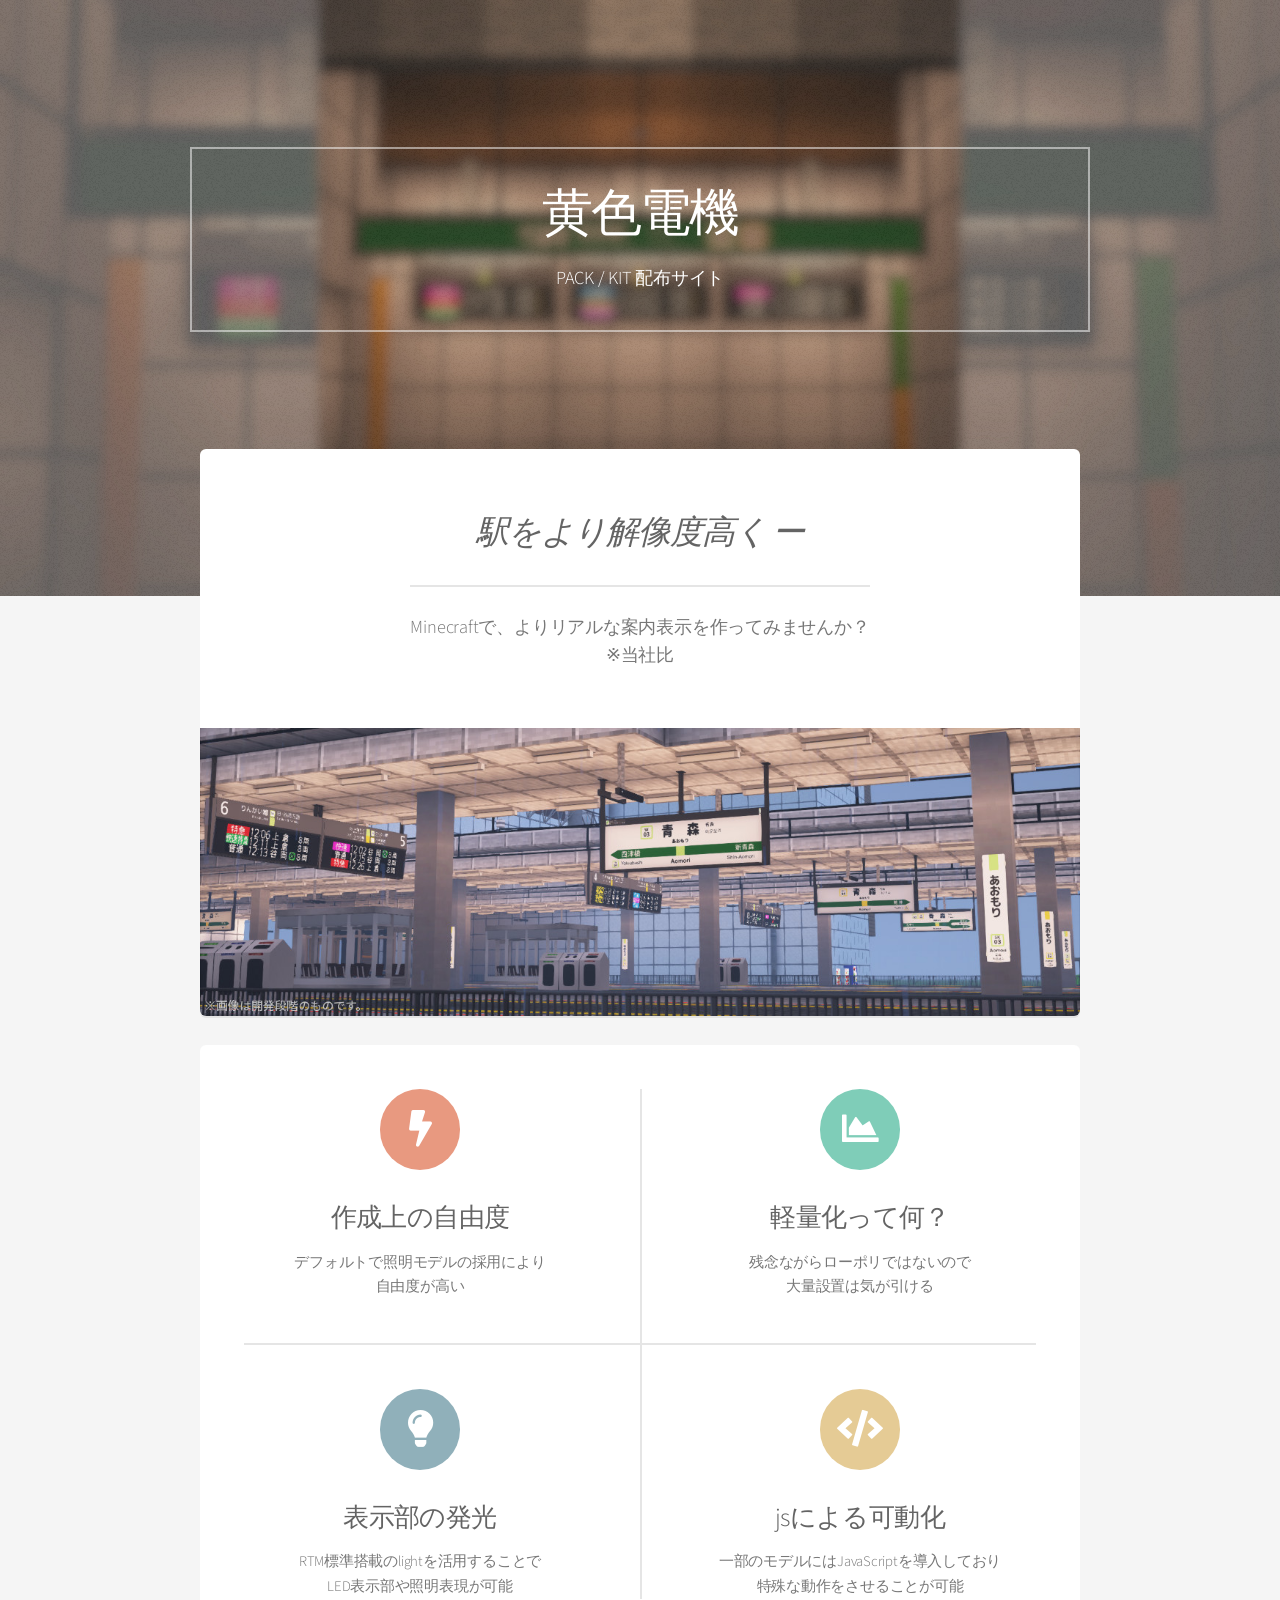
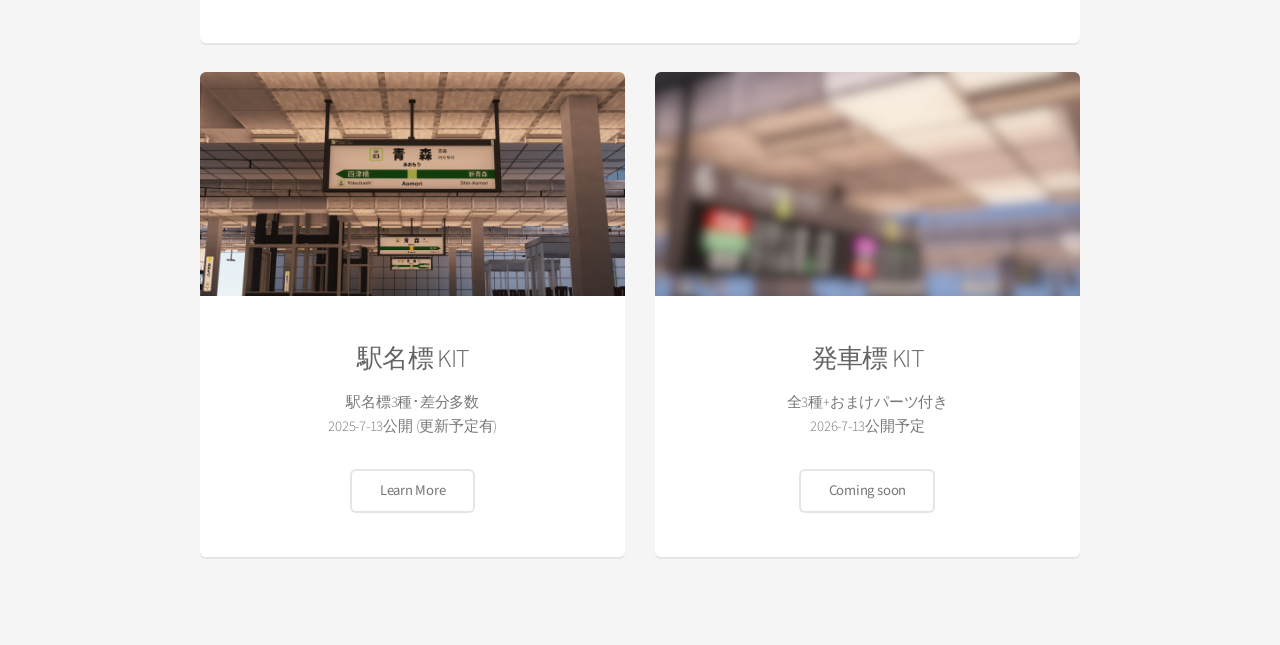
==== index.html @ 9ca6f9c0 "Update index.html" ====
<!DOCTYPE HTML>
<!--
	Alpha by HTML5 UP
	html5up.net | @ajlkn
	Free for personal and commercial use under the CCA 3.0 license (html5up.net/license)
-->
<html>
	<head>
		<title>黄色電機 | HOME</title>
		<meta name="description" content="黄色電機の公式サイトです。RTM Add-onの配布などを行っています。">
    	<meta name="viewport" content="width=device-width, initial-scale=1.0">
		<meta name="google-site-verification" content="NEF3RETQs-i0CZzL37BfuiIpjWG_Hh_5yvgDYaycKV8" />
		<link rel="icon" href="images/favicon.png" type="image/png">
		<meta charset="utf-8" />
		<meta name="viewport" content="width=device-width, initial-scale=1, user-scalable=no" />
		<link rel="stylesheet" href="assets/css/main.css" />
	</head>
	<body class="landing is-preload">
		<div id="page-wrapper">

			<!-- Header -->
				<div id="header-common"></div>

			<!-- Banner -->
				<section id="banner">
				    <div style="padding: 40px 80px; /* 上下、左右*/
								border: 2px solid rgba(255, 255, 255, 0.5); 
				                display: inline-block;
								width: 75%;
                				max-width: 900px;">
				        <h2>黄色電機</h2>
				        <p>
				            PACK / KIT 配布サイト
				        </p>
					
				    </div>
				</section>

			<!-- Main -->
				<section id="main" class="container">

					<section class="box special">
						<header class="major">
							<h2><i>駅をより解像度高く ー</i></h2>
							<p>
								Minecraftで、よりリアルな案内表示を作ってみませんか？<br>
								※当社比
							</p>
						</header>
						<span class="image featured"><img src="images/pic01.jpg" alt="" /></span>
					</section>

					<section class="box special features">
						<div class="features-row">
							<section>
								<span class="icon solid major fa-bolt accent2"></span>
								<h3>作成上の自由度</h3>
								<p>デフォルトで照明モデルの採用により<br>自由度が高い</p>
							</section>
							<section>
								<span class="icon solid major fa-chart-area accent3"></span>
								<h3>軽量化って何？</h3>
								<p>残念ながらローポリではないので<br>大量設置は気が引ける</p>
							</section>
						</div>
						<div class="features-row">
							<section>
								<span class="icon solid major fa-lightbulb accent4"></span>
								<h3>表示部の発光</h3>
								<p>RTM標準搭載のlightを活用することで<br>LED表示部や照明表現が可能</p>
							</section>
							<section>
								<span class="icon solid major fa-code accent5"></span>
								<h3>jsによる可動化</h3>
								<p>一部のモデルにはJavaScriptを導入しており<br>特殊な動作をさせることが可能</p>
							</section>
						</div>
					</section>

					<div class="row">
						<div class="col-6 col-12-narrower">

							<section class="box special">
								<span class="image featured"><img src="images/pic02.jpg" alt="" /></span>
								<h3>駅名標 KIT</h3>
								<p>駅名標3種･差分多数<br>2025-7-13公開 (更新予定有)</p>
								<ul class="actions special">
									<li><a href="namesign.html" class="button alt">Learn More</a></li>
								</ul>
							</section>

						</div>
						<div class="col-6 col-12-narrower">

							<section class="box special">
								<span class="image featured"><img src="images/pic13.jpg" alt="" /></span>
								<h3>発車標 KIT</h3>
								<p>全3種+おまけパーツ付き<br>2026-7-13公開予定</p>
								<ul class="actions special">
									<li><a href="javascript:void(0)" class="button alt no-cursor">Coming soon</a></li>
								</ul>
							</section>

						</div>
					</div>

				</section>


			<!-- Footer -->
				<div id="footer-common"></div>

		</div>

		<!-- Scripts -->
			<script src="assets/js/jquery.min.js"></script>
			<script src="assets/js/jquery.dropotron.min.js"></script>
			<script src="assets/js/jquery.scrollex.min.js"></script>
			<script src="assets/js/browser.min.js"></script>
			<script src="assets/js/breakpoints.min.js"></script>
			<script src="assets/js/util.js"></script>
			<script src="assets/js/main.js"></script>
			<script src="assets/js/common.js"></script>

	</body>
</html>
---- assets/css/main.css ----
@import url("fontawesome-all.min.css");
@import url("https://fonts.googleapis.com/css?family=Source+Sans+Pro:300,400,300italic,400italic");

/*
	Alpha by HTML5 UP
	html5up.net | @ajlkn
	Free for personal and commercial use under the CCA 3.0 license (html5up.net/license)
*/

/* Reset */

/* Based on meyerweb.com/eric/tools/css/reset (v2.0 | 20110126 | License: public domain) */

	html, body, div, span, applet, object,
	iframe, h1, h2, h3, h4, h5, h6, p, blockquote,
	pre, a, abbr, acronym, address, big, cite,
	code, del, dfn, em, img, ins, kbd, q, s, samp,
	small, strike, strong, sub, sup, tt, var, b,
	u, i, center, dl, dt, dd, ol, ul, li, fieldset,
	form, label, legend, table, caption, tbody,
	tfoot, thead, tr, th, td, article, aside,
	canvas, details, embed, figure, figcaption,
	footer, header, hgroup, menu, nav, output, ruby,
	section, summary, time, mark, audio, video {
		margin: 0;
		padding: 0;
		border: 0;
		font-size: 100%;
		font: inherit;
		vertical-align: baseline;
	}

	article, aside, details, figcaption, figure,
	footer, header, hgroup, menu, nav, section {
		display: block;
	}

	body {
		line-height: 1;
	}

	ol, ul {
		list-style: none;
	}

	blockquote, q {
		quotes: none;
	}

		blockquote:before, blockquote:after, q:before, q:after {
			content: '';
			content: none;
		}

	table {
		border-collapse: collapse;
		border-spacing: 0;
	}

	body {
		-webkit-text-size-adjust: none;
	}

	mark {
		background-color: transparent;
		color: inherit;
	}

	input::-moz-focus-inner {
		border: 0;
		padding: 0;
	}

	input, select, textarea {
		-moz-appearance: none;
		-webkit-appearance: none;
		-ms-appearance: none;
		appearance: none;
	}

/* Basic */

	@-ms-viewport {
		width: device-width;
	}

	body {
		-ms-overflow-style: scrollbar;
	}

	@media screen and (max-width: 480px) {

		html, body {
			min-width: 320px;
		}

	}

	html {
		box-sizing: border-box;
	}

	*, *:before, *:after {
		box-sizing: inherit;
	}

	body {
		background: #f5f5f5;
	}

	body, input, select, textarea {
		color: #777;
		font-family: "Source Sans Pro", sans-serif;
		font-size: 16pt;
		font-weight: 300;
		line-height: 1.65em;
		letter-spacing: -0.015em;
	}

	a {
		-moz-transition: color 0.2s ease-in-out, border-bottom-color 0.2s ease-in-out;
		-webkit-transition: color 0.2s ease-in-out, border-bottom-color 0.2s ease-in-out;
		-ms-transition: color 0.2s ease-in-out, border-bottom-color 0.2s ease-in-out;
		transition: color 0.2s ease-in-out, border-bottom-color 0.2s ease-in-out;
		border-bottom: dotted 1px;
		color: #e89980;
		text-decoration: none;
	}

		a:hover {
			border-bottom-color: transparent;
		}

	strong, b {
		color: #646464;
		font-weight: 400;
	}

	em, i {
		font-style: italic;
	}

	p {
		margin: 0 0 2em 0;
	}

	h1, h2, h3, h4, h5, h6 {
		color: #646464;
		font-weight: 300;
		line-height: 1em;
		margin: 0 0 0.5em 0;
	}

		h1 a, h2 a, h3 a, h4 a, h5 a, h6 a {
			color: inherit;
			text-decoration: none;
		}

	h2 {
		font-size: 2.25em;
		line-height: 1.5em;
		letter-spacing: -0.035em;
	}

	h3 {
		font-size: 1.75em;
		line-height: 1.5em;
		letter-spacing: -0.025em;
	}

	h4 {
		font-size: 1.1em;
		line-height: 1.5em;
		letter-spacing: 0;
	}

	h5 {
		font-size: 0.9em;
		line-height: 1.5em;
		letter-spacing: 0;
	}

	h6 {
		font-size: 0.7em;
		line-height: 1.5em;
		letter-spacing: 0;
	}

	sub {
		font-size: 0.8em;
		position: relative;
		top: 0.5em;
	}

	sup {
		font-size: 0.8em;
		position: relative;
		top: -0.5em;
	}

	hr {
		border: 0;
		border-bottom: solid 2px #e5e5e5;
		margin: 2em 0;
	}

		hr.major {
			margin: 3em 0;
		}

	blockquote {
		border-left: solid 4px #e5e5e5;
		font-style: italic;
		margin: 0 0 2em 0;
		padding: 0.5em 0 0.5em 2em;
	}

	pre {
		-webkit-overflow-scrolling: touch;
		background: #f8f8f8;
		border-radius: 6px;
		border: solid 1px #e5e5e5;
		font-family: monospace;
		font-size: 0.9em;
		line-height: 1.75em;
		margin: 0 0 2em 0;
		overflow-x: auto;
		padding: 1em 1.5em;
	}

	code {
		background: #f8f8f8;
		border-radius: 6px;
		border: solid 1px #e5e5e5;
		font-family: monospace;
		font-size: 0.9em;
		margin: 0 0.25em;
		padding: 0.25em 0.65em;
	}

	.align-left {
		text-align: left;
	}

	.align-center {
		text-align: center;
	}

	.align-right {
		text-align: right;
	}

/* Row */

	.row {
		display: flex;
		flex-wrap: wrap;
		box-sizing: border-box;
		align-items: stretch;
	}

		.row > * {
			box-sizing: border-box;
		}

		.row.gtr-uniform > * > :last-child {
			margin-bottom: 0;
		}

		.row.aln-left {
			justify-content: flex-start;
		}

		.row.aln-center {
			justify-content: center;
		}

		.row.aln-right {
			justify-content: flex-end;
		}

		.row.aln-top {
			align-items: flex-start;
		}

		.row.aln-middle {
			align-items: center;
		}

		.row.aln-bottom {
			align-items: flex-end;
		}

		.row > .imp {
			order: -1;
		}

		.row > .col-1 {
			width: 8.33333%;
		}

		.row > .off-1 {
			margin-left: 8.33333%;
		}

		.row > .col-2 {
			width: 16.66667%;
		}

		.row > .off-2 {
			margin-left: 16.66667%;
		}

		.row > .col-3 {
			width: 25%;
		}

		.row > .off-3 {
			margin-left: 25%;
		}

		.row > .col-4 {
			width: 33.33333%;
		}

		.row > .off-4 {
			margin-left: 33.33333%;
		}

		.row > .col-5 {
			width: 41.66667%;
		}

		.row > .off-5 {
			margin-left: 41.66667%;
		}

		.row > .col-6 {
			width: 50%;
		}

		.row > .off-6 {
			margin-left: 50%;
		}

		.row > .col-7 {
			width: 58.33333%;
		}

		.row > .off-7 {
			margin-left: 58.33333%;
		}

		.row > .col-8 {
			width: 66.66667%;
		}

		.row > .off-8 {
			margin-left: 66.66667%;
		}

		.row > .col-9 {
			width: 75%;
		}

		.row > .off-9 {
			margin-left: 75%;
		}

		.row > .col-10 {
			width: 83.33333%;
		}

		.row > .off-10 {
			margin-left: 83.33333%;
		}

		.row > .col-11 {
			width: 91.66667%;
		}

		.row > .off-11 {
			margin-left: 91.66667%;
		}

		.row > .col-12 {
			width: 100%;
		}

		.row > .off-12 {
			margin-left: 100%;
		}

		.row.gtr-0 {
			margin-top: 0;
			margin-left: 0em;
		}

			.row.gtr-0 > * {
				padding: 0 0 0 0em;
			}

			.row.gtr-0.gtr-uniform {
				margin-top: 0em;
			}

				.row.gtr-0.gtr-uniform > * {
					padding-top: 0em;
				}

		.row.gtr-25 {
			margin-top: 0;
			margin-left: -0.5em;
		}

			.row.gtr-25 > * {
				padding: 0 0 0 0.5em;
			}

			.row.gtr-25.gtr-uniform {
				margin-top: -0.5em;
			}

				.row.gtr-25.gtr-uniform > * {
					padding-top: 0.5em;
				}

		.row.gtr-50 {
			margin-top: 0;
			margin-left: -1em;
		}

			.row.gtr-50 > * {
				padding: 0 0 0 1em;
			}

			.row.gtr-50.gtr-uniform {
				margin-top: -1em;
			}

				.row.gtr-50.gtr-uniform > * {
					padding-top: 1em;
				}

		.row {
			margin-top: 0;
			margin-left: -2em;
		}

			.row > * {
				padding: 0 0 0 2em;
			}

			.row.gtr-uniform {
				margin-top: -2em;
			}

				.row.gtr-uniform > * {
					padding-top: 2em;
				}

		.row.gtr-150 {
			margin-top: 0;
			margin-left: -3em;
		}

			.row.gtr-150 > * {
				padding: 0 0 0 3em;
			}

			.row.gtr-150.gtr-uniform {
				margin-top: -3em;
			}

				.row.gtr-150.gtr-uniform > * {
					padding-top: 3em;
				}

		.row.gtr-200 {
			margin-top: 0;
			margin-left: -4em;
		}

			.row.gtr-200 > * {
				padding: 0 0 0 4em;
			}

			.row.gtr-200.gtr-uniform {
				margin-top: -4em;
			}

				.row.gtr-200.gtr-uniform > * {
					padding-top: 4em;
				}

		@media screen and (max-width: 1680px) {

			.row {
				display: flex;
				flex-wrap: wrap;
				box-sizing: border-box;
				align-items: stretch;
			}

				.row > * {
					box-sizing: border-box;
				}

				.row.gtr-uniform > * > :last-child {
					margin-bottom: 0;
				}

				.row.aln-left {
					justify-content: flex-start;
				}

				.row.aln-center {
					justify-content: center;
				}

				.row.aln-right {
					justify-content: flex-end;
				}

				.row.aln-top {
					align-items: flex-start;
				}

				.row.aln-middle {
					align-items: center;
				}

				.row.aln-bottom {
					align-items: flex-end;
				}

				.row > .imp-wide {
					order: -1;
				}

				.row > .col-1-wide {
					width: 8.33333%;
				}

				.row > .off-1-wide {
					margin-left: 8.33333%;
				}

				.row > .col-2-wide {
					width: 16.66667%;
				}

				.row > .off-2-wide {
					margin-left: 16.66667%;
				}

				.row > .col-3-wide {
					width: 25%;
				}

				.row > .off-3-wide {
					margin-left: 25%;
				}

				.row > .col-4-wide {
					width: 33.33333%;
				}

				.row > .off-4-wide {
					margin-left: 33.33333%;
				}

				.row > .col-5-wide {
					width: 41.66667%;
				}

				.row > .off-5-wide {
					margin-left: 41.66667%;
				}

				.row > .col-6-wide {
					width: 50%;
				}

				.row > .off-6-wide {
					margin-left: 50%;
				}

				.row > .col-7-wide {
					width: 58.33333%;
				}

				.row > .off-7-wide {
					margin-left: 58.33333%;
				}

				.row > .col-8-wide {
					width: 66.66667%;
				}

				.row > .off-8-wide {
					margin-left: 66.66667%;
				}

				.row > .col-9-wide {
					width: 75%;
				}

				.row > .off-9-wide {
					margin-left: 75%;
				}

				.row > .col-10-wide {
					width: 83.33333%;
				}

				.row > .off-10-wide {
					margin-left: 83.33333%;
				}

				.row > .col-11-wide {
					width: 91.66667%;
				}

				.row > .off-11-wide {
					margin-left: 91.66667%;
				}

				.row > .col-12-wide {
					width: 100%;
				}

				.row > .off-12-wide {
					margin-left: 100%;
				}

				.row.gtr-0 {
					margin-top: 0;
					margin-left: 0em;
				}

					.row.gtr-0 > * {
						padding: 0 0 0 0em;
					}

					.row.gtr-0.gtr-uniform {
						margin-top: 0em;
					}

						.row.gtr-0.gtr-uniform > * {
							padding-top: 0em;
						}

				.row.gtr-25 {
					margin-top: 0;
					margin-left: -0.5em;
				}

					.row.gtr-25 > * {
						padding: 0 0 0 0.5em;
					}

					.row.gtr-25.gtr-uniform {
						margin-top: -0.5em;
					}

						.row.gtr-25.gtr-uniform > * {
							padding-top: 0.5em;
						}

				.row.gtr-50 {
					margin-top: 0;
					margin-left: -1em;
				}

					.row.gtr-50 > * {
						padding: 0 0 0 1em;
					}

					.row.gtr-50.gtr-uniform {
						margin-top: -1em;
					}

						.row.gtr-50.gtr-uniform > * {
							padding-top: 1em;
						}

				.row {
					margin-top: 0;
					margin-left: -2em;
				}

					.row > * {
						padding: 0 0 0 2em;
					}

					.row.gtr-uniform {
						margin-top: -2em;
					}

						.row.gtr-uniform > * {
							padding-top: 2em;
						}

				.row.gtr-150 {
					margin-top: 0;
					margin-left: -3em;
				}

					.row.gtr-150 > * {
						padding: 0 0 0 3em;
					}

					.row.gtr-150.gtr-uniform {
						margin-top: -3em;
					}

						.row.gtr-150.gtr-uniform > * {
							padding-top: 3em;
						}

				.row.gtr-200 {
					margin-top: 0;
					margin-left: -4em;
				}

					.row.gtr-200 > * {
						padding: 0 0 0 4em;
					}

					.row.gtr-200.gtr-uniform {
						margin-top: -4em;
					}

						.row.gtr-200.gtr-uniform > * {
							padding-top: 4em;
						}

		}

		@media screen and (max-width: 1280px) {

			.row {
				display: flex;
				flex-wrap: wrap;
				box-sizing: border-box;
				align-items: stretch;
			}

				.row > * {
					box-sizing: border-box;
				}

				.row.gtr-uniform > * > :last-child {
					margin-bottom: 0;
				}

				.row.aln-left {
					justify-content: flex-start;
				}

				.row.aln-center {
					justify-content: center;
				}

				.row.aln-right {
					justify-content: flex-end;
				}

				.row.aln-top {
					align-items: flex-start;
				}

				.row.aln-middle {
					align-items: center;
				}

				.row.aln-bottom {
					align-items: flex-end;
				}

				.row > .imp-normal {
					order: -1;
				}

				.row > .col-1-normal {
					width: 8.33333%;
				}

				.row > .off-1-normal {
					margin-left: 8.33333%;
				}

				.row > .col-2-normal {
					width: 16.66667%;
				}

				.row > .off-2-normal {
					margin-left: 16.66667%;
				}

				.row > .col-3-normal {
					width: 25%;
				}

				.row > .off-3-normal {
					margin-left: 25%;
				}

				.row > .col-4-normal {
					width: 33.33333%;
				}

				.row > .off-4-normal {
					margin-left: 33.33333%;
				}

				.row > .col-5-normal {
					width: 41.66667%;
				}

				.row > .off-5-normal {
					margin-left: 41.66667%;
				}

				.row > .col-6-normal {
					width: 50%;
				}

				.row > .off-6-normal {
					margin-left: 50%;
				}

				.row > .col-7-normal {
					width: 58.33333%;
				}

				.row > .off-7-normal {
					margin-left: 58.33333%;
				}

				.row > .col-8-normal {
					width: 66.66667%;
				}

				.row > .off-8-normal {
					margin-left: 66.66667%;
				}

				.row > .col-9-normal {
					width: 75%;
				}

				.row > .off-9-normal {
					margin-left: 75%;
				}

				.row > .col-10-normal {
					width: 83.33333%;
				}

				.row > .off-10-normal {
					margin-left: 83.33333%;
				}

				.row > .col-11-normal {
					width: 91.66667%;
				}

				.row > .off-11-normal {
					margin-left: 91.66667%;
				}

				.row > .col-12-normal {
					width: 100%;
				}

				.row > .off-12-normal {
					margin-left: 100%;
				}

				.row.gtr-0 {
					margin-top: 0;
					margin-left: 0em;
				}

					.row.gtr-0 > * {
						padding: 0 0 0 0em;
					}

					.row.gtr-0.gtr-uniform {
						margin-top: 0em;
					}

						.row.gtr-0.gtr-uniform > * {
							padding-top: 0em;
						}

				.row.gtr-25 {
					margin-top: 0;
					margin-left: -0.5em;
				}

					.row.gtr-25 > * {
						padding: 0 0 0 0.5em;
					}

					.row.gtr-25.gtr-uniform {
						margin-top: -0.5em;
					}

						.row.gtr-25.gtr-uniform > * {
							padding-top: 0.5em;
						}

				.row.gtr-50 {
					margin-top: 0;
					margin-left: -1em;
				}

					.row.gtr-50 > * {
						padding: 0 0 0 1em;
					}

					.row.gtr-50.gtr-uniform {
						margin-top: -1em;
					}

						.row.gtr-50.gtr-uniform > * {
							padding-top: 1em;
						}

				.row {
					margin-top: 0;
					margin-left: -2em;
				}

					.row > * {
						padding: 0 0 0 2em;
					}

					.row.gtr-uniform {
						margin-top: -2em;
					}

						.row.gtr-uniform > * {
							padding-top: 2em;
						}

				.row.gtr-150 {
					margin-top: 0;
					margin-left: -3em;
				}

					.row.gtr-150 > * {
						padding: 0 0 0 3em;
					}

					.row.gtr-150.gtr-uniform {
						margin-top: -3em;
					}

						.row.gtr-150.gtr-uniform > * {
							padding-top: 3em;
						}

				.row.gtr-200 {
					margin-top: 0;
					margin-left: -4em;
				}

					.row.gtr-200 > * {
						padding: 0 0 0 4em;
					}

					.row.gtr-200.gtr-uniform {
						margin-top: -4em;
					}

						.row.gtr-200.gtr-uniform > * {
							padding-top: 4em;
						}

		}

		@media screen and (max-width: 980px) {

			.row {
				display: flex;
				flex-wrap: wrap;
				box-sizing: border-box;
				align-items: stretch;
			}

				.row > * {
					box-sizing: border-box;
				}

				.row.gtr-uniform > * > :last-child {
					margin-bottom: 0;
				}

				.row.aln-left {
					justify-content: flex-start;
				}

				.row.aln-center {
					justify-content: center;
				}

				.row.aln-right {
					justify-content: flex-end;
				}

				.row.aln-top {
					align-items: flex-start;
				}

				.row.aln-middle {
					align-items: center;
				}

				.row.aln-bottom {
					align-items: flex-end;
				}

				.row > .imp-narrow {
					order: -1;
				}

				.row > .col-1-narrow {
					width: 8.33333%;
				}

				.row > .off-1-narrow {
					margin-left: 8.33333%;
				}

				.row > .col-2-narrow {
					width: 16.66667%;
				}

				.row > .off-2-narrow {
					margin-left: 16.66667%;
				}

				.row > .col-3-narrow {
					width: 25%;
				}

				.row > .off-3-narrow {
					margin-left: 25%;
				}

				.row > .col-4-narrow {
					width: 33.33333%;
				}

				.row > .off-4-narrow {
					margin-left: 33.33333%;
				}

				.row > .col-5-narrow {
					width: 41.66667%;
				}

				.row > .off-5-narrow {
					margin-left: 41.66667%;
				}

				.row > .col-6-narrow {
					width: 50%;
				}

				.row > .off-6-narrow {
					margin-left: 50%;
				}

				.row > .col-7-narrow {
					width: 58.33333%;
				}

				.row > .off-7-narrow {
					margin-left: 58.33333%;
				}

				.row > .col-8-narrow {
					width: 66.66667%;
				}

				.row > .off-8-narrow {
					margin-left: 66.66667%;
				}

				.row > .col-9-narrow {
					width: 75%;
				}

				.row > .off-9-narrow {
					margin-left: 75%;
				}

				.row > .col-10-narrow {
					width: 83.33333%;
				}

				.row > .off-10-narrow {
					margin-left: 83.33333%;
				}

				.row > .col-11-narrow {
					width: 91.66667%;
				}

				.row > .off-11-narrow {
					margin-left: 91.66667%;
				}

				.row > .col-12-narrow {
					width: 100%;
				}

				.row > .off-12-narrow {
					margin-left: 100%;
				}

				.row.gtr-0 {
					margin-top: 0;
					margin-left: 0em;
				}

					.row.gtr-0 > * {
						padding: 0 0 0 0em;
					}

					.row.gtr-0.gtr-uniform {
						margin-top: 0em;
					}

						.row.gtr-0.gtr-uniform > * {
							padding-top: 0em;
						}

				.row.gtr-25 {
					margin-top: 0;
					margin-left: -0.5em;
				}

					.row.gtr-25 > * {
						padding: 0 0 0 0.5em;
					}

					.row.gtr-25.gtr-uniform {
						margin-top: -0.5em;
					}

						.row.gtr-25.gtr-uniform > * {
							padding-top: 0.5em;
						}

				.row.gtr-50 {
					margin-top: 0;
					margin-left: -1em;
				}

					.row.gtr-50 > * {
						padding: 0 0 0 1em;
					}

					.row.gtr-50.gtr-uniform {
						margin-top: -1em;
					}

						.row.gtr-50.gtr-uniform > * {
							padding-top: 1em;
						}

				.row {
					margin-top: 0;
					margin-left: -2em;
				}

					.row > * {
						padding: 0 0 0 2em;
					}

					.row.gtr-uniform {
						margin-top: -2em;
					}

						.row.gtr-uniform > * {
							padding-top: 2em;
						}

				.row.gtr-150 {
					margin-top: 0;
					margin-left: -3em;
				}

					.row.gtr-150 > * {
						padding: 0 0 0 3em;
					}

					.row.gtr-150.gtr-uniform {
						margin-top: -3em;
					}

						.row.gtr-150.gtr-uniform > * {
							padding-top: 3em;
						}

				.row.gtr-200 {
					margin-top: 0;
					margin-left: -4em;
				}

					.row.gtr-200 > * {
						padding: 0 0 0 4em;
					}

					.row.gtr-200.gtr-uniform {
						margin-top: -4em;
					}

						.row.gtr-200.gtr-uniform > * {
							padding-top: 4em;
						}

		}

		@media screen and (max-width: 840px) {

			.row {
				display: flex;
				flex-wrap: wrap;
				box-sizing: border-box;
				align-items: stretch;
			}

				.row > * {
					box-sizing: border-box;
				}

				.row.gtr-uniform > * > :last-child {
					margin-bottom: 0;
				}

				.row.aln-left {
					justify-content: flex-start;
				}

				.row.aln-center {
					justify-content: center;
				}

				.row.aln-right {
					justify-content: flex-end;
				}

				.row.aln-top {
					align-items: flex-start;
				}

				.row.aln-middle {
					align-items: center;
				}

				.row.aln-bottom {
					align-items: flex-end;
				}

				.row > .imp-narrower {
					order: -1;
				}

				.row > .col-1-narrower {
					width: 8.33333%;
				}

				.row > .off-1-narrower {
					margin-left: 8.33333%;
				}

				.row > .col-2-narrower {
					width: 16.66667%;
				}

				.row > .off-2-narrower {
					margin-left: 16.66667%;
				}

				.row > .col-3-narrower {
					width: 25%;
				}

				.row > .off-3-narrower {
					margin-left: 25%;
				}

				.row > .col-4-narrower {
					width: 33.33333%;
				}

				.row > .off-4-narrower {
					margin-left: 33.33333%;
				}

				.row > .col-5-narrower {
					width: 41.66667%;
				}

				.row > .off-5-narrower {
					margin-left: 41.66667%;
				}

				.row > .col-6-narrower {
					width: 50%;
				}

				.row > .off-6-narrower {
					margin-left: 50%;
				}

				.row > .col-7-narrower {
					width: 58.33333%;
				}

				.row > .off-7-narrower {
					margin-left: 58.33333%;
				}

				.row > .col-8-narrower {
					width: 66.66667%;
				}

				.row > .off-8-narrower {
					margin-left: 66.66667%;
				}

				.row > .col-9-narrower {
					width: 75%;
				}

				.row > .off-9-narrower {
					margin-left: 75%;
				}

				.row > .col-10-narrower {
					width: 83.33333%;
				}

				.row > .off-10-narrower {
					margin-left: 83.33333%;
				}

				.row > .col-11-narrower {
					width: 91.66667%;
				}

				.row > .off-11-narrower {
					margin-left: 91.66667%;
				}

				.row > .col-12-narrower {
					width: 100%;
				}

				.row > .off-12-narrower {
					margin-left: 100%;
				}

				.row.gtr-0 {
					margin-top: 0;
					margin-left: 0em;
				}

					.row.gtr-0 > * {
						padding: 0 0 0 0em;
					}

					.row.gtr-0.gtr-uniform {
						margin-top: 0em;
					}

						.row.gtr-0.gtr-uniform > * {
							padding-top: 0em;
						}

				.row.gtr-25 {
					margin-top: 0;
					margin-left: -0.5em;
				}

					.row.gtr-25 > * {
						padding: 0 0 0 0.5em;
					}

					.row.gtr-25.gtr-uniform {
						margin-top: -0.5em;
					}

						.row.gtr-25.gtr-uniform > * {
							padding-top: 0.5em;
						}

				.row.gtr-50 {
					margin-top: 0;
					margin-left: -1em;
				}

					.row.gtr-50 > * {
						padding: 0 0 0 1em;
					}

					.row.gtr-50.gtr-uniform {
						margin-top: -1em;
					}

						.row.gtr-50.gtr-uniform > * {
							padding-top: 1em;
						}

				.row {
					margin-top: 0;
					margin-left: -2em;
				}

					.row > * {
						padding: 0 0 0 2em;
					}

					.row.gtr-uniform {
						margin-top: -2em;
					}

						.row.gtr-uniform > * {
							padding-top: 2em;
						}

				.row.gtr-150 {
					margin-top: 0;
					margin-left: -3em;
				}

					.row.gtr-150 > * {
						padding: 0 0 0 3em;
					}

					.row.gtr-150.gtr-uniform {
						margin-top: -3em;
					}

						.row.gtr-150.gtr-uniform > * {
							padding-top: 3em;
						}

				.row.gtr-200 {
					margin-top: 0;
					margin-left: -4em;
				}

					.row.gtr-200 > * {
						padding: 0 0 0 4em;
					}

					.row.gtr-200.gtr-uniform {
						margin-top: -4em;
					}

						.row.gtr-200.gtr-uniform > * {
							padding-top: 4em;
						}

		}

		@media screen and (max-width: 736px) {

			.row {
				display: flex;
				flex-wrap: wrap;
				box-sizing: border-box;
				align-items: stretch;
			}

				.row > * {
					box-sizing: border-box;
				}

				.row.gtr-uniform > * > :last-child {
					margin-bottom: 0;
				}

				.row.aln-left {
					justify-content: flex-start;
				}

				.row.aln-center {
					justify-content: center;
				}

				.row.aln-right {
					justify-content: flex-end;
				}

				.row.aln-top {
					align-items: flex-start;
				}

				.row.aln-middle {
					align-items: center;
				}

				.row.aln-bottom {
					align-items: flex-end;
				}

				.row > .imp-mobile {
					order: -1;
				}

				.row > .col-1-mobile {
					width: 8.33333%;
				}

				.row > .off-1-mobile {
					margin-left: 8.33333%;
				}

				.row > .col-2-mobile {
					width: 16.66667%;
				}

				.row > .off-2-mobile {
					margin-left: 16.66667%;
				}

				.row > .col-3-mobile {
					width: 25%;
				}

				.row > .off-3-mobile {
					margin-left: 25%;
				}

				.row > .col-4-mobile {
					width: 33.33333%;
				}

				.row > .off-4-mobile {
					margin-left: 33.33333%;
				}

				.row > .col-5-mobile {
					width: 41.66667%;
				}

				.row > .off-5-mobile {
					margin-left: 41.66667%;
				}

				.row > .col-6-mobile {
					width: 50%;
				}

				.row > .off-6-mobile {
					margin-left: 50%;
				}

				.row > .col-7-mobile {
					width: 58.33333%;
				}

				.row > .off-7-mobile {
					margin-left: 58.33333%;
				}

				.row > .col-8-mobile {
					width: 66.66667%;
				}

				.row > .off-8-mobile {
					margin-left: 66.66667%;
				}

				.row > .col-9-mobile {
					width: 75%;
				}

				.row > .off-9-mobile {
					margin-left: 75%;
				}

				.row > .col-10-mobile {
					width: 83.33333%;
				}

				.row > .off-10-mobile {
					margin-left: 83.33333%;
				}

				.row > .col-11-mobile {
					width: 91.66667%;
				}

				.row > .off-11-mobile {
					margin-left: 91.66667%;
				}

				.row > .col-12-mobile {
					width: 100%;
				}

				.row > .off-12-mobile {
					margin-left: 100%;
				}

				.row.gtr-0 {
					margin-top: 0;
					margin-left: 0em;
				}

					.row.gtr-0 > * {
						padding: 0 0 0 0em;
					}

					.row.gtr-0.gtr-uniform {
						margin-top: 0em;
					}

						.row.gtr-0.gtr-uniform > * {
							padding-top: 0em;
						}

				.row.gtr-25 {
					margin-top: 0;
					margin-left: -0.5em;
				}

					.row.gtr-25 > * {
						padding: 0 0 0 0.5em;
					}

					.row.gtr-25.gtr-uniform {
						margin-top: -0.5em;
					}

						.row.gtr-25.gtr-uniform > * {
							padding-top: 0.5em;
						}

				.row.gtr-50 {
					margin-top: 0;
					margin-left: -1em;
				}

					.row.gtr-50 > * {
						padding: 0 0 0 1em;
					}

					.row.gtr-50.gtr-uniform {
						margin-top: -1em;
					}

						.row.gtr-50.gtr-uniform > * {
							padding-top: 1em;
						}

				.row {
					margin-top: 0;
					margin-left: -2em;
				}

					.row > * {
						padding: 0 0 0 2em;
					}

					.row.gtr-uniform {
						margin-top: -2em;
					}

						.row.gtr-uniform > * {
							padding-top: 2em;
						}

				.row.gtr-150 {
					margin-top: 0;
					margin-left: -3em;
				}

					.row.gtr-150 > * {
						padding: 0 0 0 3em;
					}

					.row.gtr-150.gtr-uniform {
						margin-top: -3em;
					}

						.row.gtr-150.gtr-uniform > * {
							padding-top: 3em;
						}

				.row.gtr-200 {
					margin-top: 0;
					margin-left: -4em;
				}

					.row.gtr-200 > * {
						padding: 0 0 0 4em;
					}

					.row.gtr-200.gtr-uniform {
						margin-top: -4em;
					}

						.row.gtr-200.gtr-uniform > * {
							padding-top: 4em;
						}

		}

		@media screen and (max-width: 480px) {

			.row {
				display: flex;
				flex-wrap: wrap;
				box-sizing: border-box;
				align-items: stretch;
			}

				.row > * {
					box-sizing: border-box;
				}

				.row.gtr-uniform > * > :last-child {
					margin-bottom: 0;
				}

				.row.aln-left {
					justify-content: flex-start;
				}

				.row.aln-center {
					justify-content: center;
				}

				.row.aln-right {
					justify-content: flex-end;
				}

				.row.aln-top {
					align-items: flex-start;
				}

				.row.aln-middle {
					align-items: center;
				}

				.row.aln-bottom {
					align-items: flex-end;
				}

				.row > .imp-mobilep {
					order: -1;
				}

				.row > .col-1-mobilep {
					width: 8.33333%;
				}

				.row > .off-1-mobilep {
					margin-left: 8.33333%;
				}

				.row > .col-2-mobilep {
					width: 16.66667%;
				}

				.row > .off-2-mobilep {
					margin-left: 16.66667%;
				}

				.row > .col-3-mobilep {
					width: 25%;
				}

				.row > .off-3-mobilep {
					margin-left: 25%;
				}

				.row > .col-4-mobilep {
					width: 33.33333%;
				}

				.row > .off-4-mobilep {
					margin-left: 33.33333%;
				}

				.row > .col-5-mobilep {
					width: 41.66667%;
				}

				.row > .off-5-mobilep {
					margin-left: 41.66667%;
				}

				.row > .col-6-mobilep {
					width: 50%;
				}

				.row > .off-6-mobilep {
					margin-left: 50%;
				}

				.row > .col-7-mobilep {
					width: 58.33333%;
				}

				.row > .off-7-mobilep {
					margin-left: 58.33333%;
				}

				.row > .col-8-mobilep {
					width: 66.66667%;
				}

				.row > .off-8-mobilep {
					margin-left: 66.66667%;
				}

				.row > .col-9-mobilep {
					width: 75%;
				}

				.row > .off-9-mobilep {
					margin-left: 75%;
				}

				.row > .col-10-mobilep {
					width: 83.33333%;
				}

				.row > .off-10-mobilep {
					margin-left: 83.33333%;
				}

				.row > .col-11-mobilep {
					width: 91.66667%;
				}

				.row > .off-11-mobilep {
					margin-left: 91.66667%;
				}

				.row > .col-12-mobilep {
					width: 100%;
				}

				.row > .off-12-mobilep {
					margin-left: 100%;
				}

				.row.gtr-0 {
					margin-top: 0;
					margin-left: 0em;
				}

					.row.gtr-0 > * {
						padding: 0 0 0 0em;
					}

					.row.gtr-0.gtr-uniform {
						margin-top: 0em;
					}

						.row.gtr-0.gtr-uniform > * {
							padding-top: 0em;
						}

				.row.gtr-25 {
					margin-top: 0;
					margin-left: -0.5em;
				}

					.row.gtr-25 > * {
						padding: 0 0 0 0.5em;
					}

					.row.gtr-25.gtr-uniform {
						margin-top: -0.5em;
					}

						.row.gtr-25.gtr-uniform > * {
							padding-top: 0.5em;
						}

				.row.gtr-50 {
					margin-top: 0;
					margin-left: -1em;
				}

					.row.gtr-50 > * {
						padding: 0 0 0 1em;
					}

					.row.gtr-50.gtr-uniform {
						margin-top: -1em;
					}

						.row.gtr-50.gtr-uniform > * {
							padding-top: 1em;
						}

				.row {
					margin-top: 0;
					margin-left: -2em;
				}

					.row > * {
						padding: 0 0 0 2em;
					}

					.row.gtr-uniform {
						margin-top: -2em;
					}

						.row.gtr-uniform > * {
							padding-top: 2em;
						}

				.row.gtr-150 {
					margin-top: 0;
					margin-left: -3em;
				}

					.row.gtr-150 > * {
						padding: 0 0 0 3em;
					}

					.row.gtr-150.gtr-uniform {
						margin-top: -3em;
					}

						.row.gtr-150.gtr-uniform > * {
							padding-top: 3em;
						}

				.row.gtr-200 {
					margin-top: 0;
					margin-left: -4em;
				}

					.row.gtr-200 > * {
						padding: 0 0 0 4em;
					}

					.row.gtr-200.gtr-uniform {
						margin-top: -4em;
					}

						.row.gtr-200.gtr-uniform > * {
							padding-top: 4em;
						}

		}

/* Container */

	.container {
		margin: 0 auto;
		max-width: calc(100% - 5em);
		width: 60em;
	}

		.container.xsmall {
			width: 15em;
		}

		.container.small {
			width: 30em;
		}

		.container.medium {
			width: 45em;
		}

		.container.large {
			width: 75em;
		}

		.container.xlarge {
			width: 90em;
		}

		.container.max {
			width: 100%;
		}

		@media screen and (max-width: 840px) {

			.container {
				width: 100% !important;
			}

		}

		@media screen and (max-width: 736px) {

			.container {
				max-width: 100%;
			}

		}

/* Section/Article */

	section.special, article.special {
		text-align: center;
	}

	header p {
		color: #999;
		position: relative;
		margin: 0 0 1.5em 0;
		font-style: italic;
	}

	header h2 + p {
		font-size: 1.25em;
		margin-top: -1em;
		line-height: 1.5em;
	}

	header h3 + p {
		font-size: 1.1em;
		margin-top: -0.85em;
		line-height: 1.5em;
	}

	header h4 + p,
	header h5 + p,
	header h6 + p {
		font-size: 0.8em;
		margin-top: -0.5em;
		line-height: 1.5em;
	}

	header.major {
		padding: 1em 0;
		text-align: center;
	}

		header.major h2 {
			margin: 0;
		}

		header.major p {
			display: inline-block;
			border-top: solid 2px #e5e5e5;
			color: #777;
			margin: 1.5em 0 0 0;
			padding: 1.5em 0 0 0;
			font-style: normal;
		}

/* Form */

	form {
		margin: 0 0 2em 0;
	}

	label {
		color: #646464;
		display: block;
		font-size: 0.9em;
		font-weight: 300;
		margin: 0 0 1em 0;
	}

	input[type="text"],
	input[type="password"],
	input[type="email"],
	select,
	textarea {
		-moz-appearance: none;
		-webkit-appearance: none;
		-ms-appearance: none;
		appearance: none;
		background-color: #f8f8f8;
		border-radius: 6px;
		border: solid 1px #e5e5e5;
		color: inherit;
		display: block;
		outline: 0;
		padding: 0 1em;
		text-decoration: none;
		width: 100%;
    	resize: none; /* これで手動サイズ変更を禁止します */
	}

		input[type="text"]:invalid,
		input[type="password"]:invalid,
		input[type="email"]:invalid,
		select:invalid,
		textarea:invalid {
			box-shadow: none;
		}

		input[type="text"]:focus,
		input[type="password"]:focus,
		input[type="email"]:focus,
		select:focus,
		textarea:focus {
			border-color: #e89980;
			box-shadow: 0 0 0 2px #e89980;
		}

	select {
		background-image: url("data:image/svg+xml;charset=utf8,%3Csvg xmlns='http://www.w3.org/2000/svg' width='40' height='40' preserveAspectRatio='none' viewBox='0 0 40 40'%3E%3Cpath d='M9.4,12.3l10.4,10.4l10.4-10.4c0.2-0.2,0.5-0.4,0.9-0.4c0.3,0,0.6,0.1,0.9,0.4l3.3,3.3c0.2,0.2,0.4,0.5,0.4,0.9 c0,0.4-0.1,0.6-0.4,0.9L20.7,31.9c-0.2,0.2-0.5,0.4-0.9,0.4c-0.3,0-0.6-0.1-0.9-0.4L4.3,17.3c-0.2-0.2-0.4-0.5-0.4-0.9 c0-0.4,0.1-0.6,0.4-0.9l3.3-3.3c0.2-0.2,0.5-0.4,0.9-0.4S9.1,12.1,9.4,12.3z' fill='%23e5e5e5' /%3E%3C/svg%3E");
		background-size: 1.25em;
		background-repeat: no-repeat;
		background-position: calc(100% - 1em) center;
		height: 3em;
		padding-right: 3em;
		text-overflow: ellipsis;
	}

		select option {
			color: #777;
			background-color: #f5f5f5;
		}

		select:focus::-ms-value {
			background-color: transparent;
		}

		select::-ms-expand {
			display: none;
		}

	input[type="text"],
	input[type="password"],
	input[type="email"],
	select {
		height: 3em;
	}

	textarea {
		padding: 0.75em 1em;
	}

	input[type="checkbox"],
	input[type="radio"] {
		-moz-appearance: none;
		-webkit-appearance: none;
		-ms-appearance: none;
		appearance: none;
		display: block;
		float: left;
		margin-right: -2em;
		opacity: 0;
		width: 1em;
		z-index: -1;
	}

		input[type="checkbox"] + label,
		input[type="radio"] + label {
			text-decoration: none;
			color: #777;
			cursor: pointer;
			display: inline-block;
			font-size: 1em;
			font-weight: 300;
			padding-left: 2.55em;
			padding-right: 0.75em;
			position: relative;
		}

			input[type="checkbox"] + label:before,
			input[type="radio"] + label:before {
				-moz-osx-font-smoothing: grayscale;
				-webkit-font-smoothing: antialiased;
				display: inline-block;
				font-style: normal;
				font-variant: normal;
				text-rendering: auto;
				line-height: 1;
				text-transform: none !important;
				font-family: 'Font Awesome 5 Free';
				font-weight: 900;
			}

			input[type="checkbox"] + label:before,
			input[type="radio"] + label:before {
				background: #f8f8f8;
				border-radius: 6px;
				border: solid 1px #e5e5e5;
				content: '';
				display: inline-block;
				font-size: 0.8em;
				height: 2.25em;
				left: 0;
				line-height: 2.25em;
				position: absolute;
				text-align: center;
				top: 0;
				width: 2.25em;
			}

		input[type="checkbox"]:checked + label:before,
		input[type="radio"]:checked + label:before {
			background: #666;
			border-color: #666;
			color: #ffffff;
			content: '\f00c';
		}

		input[type="checkbox"]:focus + label:before,
		input[type="radio"]:focus + label:before {
			border-color: #e89980;
			box-shadow: 0 0 0 1px #e89980;
		}

	input[type="checkbox"] + label:before {
		border-radius: 6px;
	}

	input[type="radio"] + label:before {
		border-radius: 100%;
	}

	::-webkit-input-placeholder {
		color: #999 !important;
		opacity: 1.0;
	}

	:-moz-placeholder {
		color: #999 !important;
		opacity: 1.0;
	}

	::-moz-placeholder {
		color: #999 !important;
		opacity: 1.0;
	}

	:-ms-input-placeholder {
		color: #999 !important;
		opacity: 1.0;
	}

	#form-status {
    display: none; /* 最初は隠しておく */
    margin-top: 15px;
    padding: 12px;
    border-radius: 8px;
    font-size: 0.9rem;
    text-align: center;
    transition: all 0.3s ease; /* ふわっと出すためのアニメーション */
	}

/* Box */

	.box {
		background: #fff;
		border-radius: 6px;
		box-shadow: 0 2px 0 0 #e5e5e5;
		margin: 0 0 2em 0;
		padding: 3em;
	}

		.box > :last-child {
			margin-bottom: 0;
		}

		.box.alt {
			background: none !important;
			border-radius: 0 !important;
			box-shadow: none !important;
			margin: 0 0 2em 0;
			padding: 0 !important;
		}

		.box.features .features-row {
			border-top: solid 2px #e5e5e5;
			position: relative;
		}

			.box.features .features-row:after {
				clear: both;
				content: '';
				display: block;
			}

			.box.features .features-row section {
				float: left;
				padding: 3em;
				width: 50%;
			}

				.box.features .features-row section :last-child {
					margin-bottom: 0;
				}

				.box.features .features-row section:nth-child(2n) {
					padding-right: 0;
				}

					.box.features .features-row section:nth-child(2n):before {
						background: #e5e5e5;
						content: '';
						display: block;
						height: 100%;
						margin-left: -3em;
						position: absolute;
						top: 0;
						width: 2px;
					}

				.box.features .features-row section:nth-child(2n-1) {
					padding-left: 0;
				}

			.box.features .features-row:first-child {
				border-top: 0;
			}

				.box.features .features-row:first-child section {
					padding-top: 0;
				}

			.box.features .features-row:last-child {
				padding-bottom: 0;
			}

				.box.features .features-row:last-child section {
					padding-bottom: 0;
				}

		.box.special {
			text-align: center;
		}

		.box .image.featured {
			border-radius: 0;
			display: block;
			margin: 3em 0 3em -3em;
			position: relative;
			width: calc(100% + 6em);
		}

			.box .image.featured img {
				border-radius: 0;
				display: block;
				width: 100%;
			}

			.box .image.featured:first-child {
				border-radius: 6px 6px 0 0;
				margin-bottom: 3em;
				margin-top: -3em;
			}

				.box .image.featured:first-child img {
					border-radius: 6px 6px 0 0;
				}

			.box .image.featured:last-child {
				border-radius: 0 0 6px 6px;
				margin-bottom: -3em;
				margin-top: 3em;
			}

				.box .image.featured:last-child img {
					border-radius: 0 0 6px 6px;
				}

			
			

/* Icon */

	.icon {
		text-decoration: none;
		border-bottom: none;
		position: relative;
	}

		.icon:before {
			-moz-osx-font-smoothing: grayscale;
			-webkit-font-smoothing: antialiased;
			display: inline-block;
			font-style: normal;
			font-variant: normal;
			text-rendering: auto;
			line-height: 1;
			text-transform: none !important;
			font-family: 'Font Awesome 5 Free';
			font-weight: 400;
		}

		.icon > .label {
			display: none;
		}

		.icon:before {
			line-height: inherit;
		}

		.icon.solid:before {
			font-weight: 900;
		}

		.icon.brands:before {
			font-family: 'Font Awesome 5 Brands';
		}

		.icon.major {
			background: #666;
			border-radius: 100%;
			color: #ffffff;
			cursor: default;
			display: inline-block;
			height: 5.5em;
			line-height: 5.5em;
			margin: 0 0 2em 0;
			width: 5.5em;
		}

			.icon.major:before {
				font-size: 2.5em;
			}

			.icon.major.accent1 {
				background: #666;
				color: #ffffff;
			}

			.icon.major.accent2 {
				background: #e89980;
				color: #ffffff;
			}

			.icon.major.accent3 {
				background: #7fcdb8;
				color: #ffffff;
			}

			.icon.major.accent4 {
				background: #90b0ba;
				color: #ffffff;
			}

			.icon.major.accent5 {
				background: #e5cb95;
				color: #ffffff;
			}

/* Image */

	.image {
		border-radius: 6px;
		border: 0;
		display: inline-block;
		position: relative;
	}

		.image img {
			border-radius: 6px;
			display: block;
		}

		.image.left {
			float: left;
			padding: 0 1.5em 1em 0;
			top: 0.25em;
		}

		.image.right {
			float: right;
			padding: 0 0 1em 1.5em;
			top: 0.25em;
		}

		.image.fit {
			display: block;
			margin: 0 0 2em 0;
			width: 100%;
		}

			.image.fit img {
				display: block;
				width: 100%;
			}

/* List */

	ol {
		list-style: decimal;
		margin: 0 0 2em 0;
		padding-left: 1.25em;
	}

		ol li {
			padding-left: 0.25em;
		}

	ul {
		list-style: disc;
		margin: 0 0 2em 0;
		padding-left: 1em;
	}

		ul li {
			padding-left: 0.5em;
		}

		ul.alt {
			list-style: none;
			padding-left: 0;
		}

			ul.alt li {
				border-top: solid 1px #e5e5e5;
				padding: 0.5em 0;
			}

				ul.alt li:first-child {
					border-top: 0;
					padding-top: 0;
				}

		ul.icons {
			cursor: default;
			list-style: none;
			padding-left: 0;
		}

			ul.icons li {
				display: inline-block;
				padding: 0 1.25em 0 0;
			}

				ul.icons li:last-child {
					padding-right: 0;
				}

				ul.icons li .icon {
					color: inherit;
				}

					ul.icons li .icon:before {
						font-size: 1.75em;
					}

	dl {
		margin: 0 0 2em 0;
	}

/* Actions */

	ul.actions {
		display: -moz-flex;
		display: -webkit-flex;
		display: -ms-flex;
		display: flex;
		cursor: default;
		list-style: none;
		margin-left: -1em;
		padding-left: 0;
	}

		ul.actions li {
			padding: 0 0 0 1em;
			vertical-align: middle;
		}

		ul.actions.special {
			-moz-justify-content: center;
			-webkit-justify-content: center;
			-ms-justify-content: center;
			justify-content: center;
			width: 100%;
			margin-left: 0;
		}

			ul.actions.special li:first-child {
				padding-left: 0;
			}

		ul.actions.stacked {
			-moz-flex-direction: column;
			-webkit-flex-direction: column;
			-ms-flex-direction: column;
			flex-direction: column;
			margin-left: 0;
		}

			ul.actions.stacked li {
				padding: 1.3em 0 0 0;
			}

				ul.actions.stacked li:first-child {
					padding-top: 0;
				}

		ul.actions.fit {
			width: calc(100% + 1em);
		}

			ul.actions.fit li {
				-moz-flex-grow: 1;
				-webkit-flex-grow: 1;
				-ms-flex-grow: 1;
				flex-grow: 1;
				-moz-flex-shrink: 1;
				-webkit-flex-shrink: 1;
				-ms-flex-shrink: 1;
				flex-shrink: 1;
				width: 100%;
			}

				ul.actions.fit li > * {
					width: 100%;
				}

			ul.actions.fit.stacked {
				width: 100%;
			}

		@media screen and (max-width: 480px) {

			ul.actions:not(.fixed) {
				-moz-flex-direction: column;
				-webkit-flex-direction: column;
				-ms-flex-direction: column;
				flex-direction: column;
				margin-left: 0;
				width: 100% !important;
			}

				ul.actions:not(.fixed) li {
					-moz-flex-grow: 1;
					-webkit-flex-grow: 1;
					-ms-flex-grow: 1;
					flex-grow: 1;
					-moz-flex-shrink: 1;
					-webkit-flex-shrink: 1;
					-ms-flex-shrink: 1;
					flex-shrink: 1;
					padding: 1em 0 0 0;
					text-align: center;
					width: 100%;
				}

					ul.actions:not(.fixed) li > * {
						width: 100%;
					}

					ul.actions:not(.fixed) li:first-child {
						padding-top: 0;
					}

					ul.actions:not(.fixed) li input[type="submit"],
					ul.actions:not(.fixed) li input[type="reset"],
					ul.actions:not(.fixed) li input[type="button"],
					ul.actions:not(.fixed) li button,
					ul.actions:not(.fixed) li .button {
						width: 100%;
					}

						ul.actions:not(.fixed) li input[type="submit"].icon:before,
						ul.actions:not(.fixed) li input[type="reset"].icon:before,
						ul.actions:not(.fixed) li input[type="button"].icon:before,
						ul.actions:not(.fixed) li button.icon:before,
						ul.actions:not(.fixed) li .button.icon:before {
							margin-left: -0.5em;
						}

		}

/* Table */

	.table-wrapper {
		-webkit-overflow-scrolling: touch;
		overflow-x: auto;
	}

	table {
		margin: 0 0 2em 0;
		width: 100%;
	}

		table tbody tr {
			border: solid 1px #e5e5e5;
			border-left: 0;
			border-right: 0;
		}

			table tbody tr:nth-child(2n + 1) {
				background-color: #f8f8f8;
			}

		table td {
			padding: 0.75em 0.75em;
		}

		table th {
			color: #646464;
			font-size: 0.9em;
			font-weight: 300;
			padding: 0 0.75em 0.75em 0.75em;
			text-align: left;
		}

		table thead {
			border-bottom: solid 2px #e5e5e5;
		}

		table tfoot {
			border-top: solid 2px #e5e5e5;
		}

		table.alt {
			border-collapse: separate;
		}

			table.alt tbody tr td {
				border: solid 1px #e5e5e5;
				border-left-width: 0;
				border-top-width: 0;
			}

				table.alt tbody tr td:first-child {
					border-left-width: 1px;
				}

			table.alt tbody tr:first-child td {
				border-top-width: 1px;
			}

			table.alt thead {
				border-bottom: 0;
			}

			table.alt tfoot {
				border-top: 0;
			}

/* Button */

	input[type="submit"],
	input[type="reset"],
	input[type="button"],
	.button {
		-moz-appearance: none;
		-webkit-appearance: none;
		-ms-appearance: none;
		appearance: none;
		-moz-transition: background-color 0.2s ease-in-out, color 0.2s ease-in-out;
		-webkit-transition: background-color 0.2s ease-in-out, color 0.2s ease-in-out;
		-ms-transition: background-color 0.2s ease-in-out, color 0.2s ease-in-out;
		transition: background-color 0.2s ease-in-out, color 0.2s ease-in-out;
		background-color: #666;
		border-radius: 6px;
		border: 0;
		color: #ffffff;
		cursor: pointer;
		display: inline-block;
		font-weight: 400;
		height: 3em;
		line-height: 3em;
		padding: 0 2em;
		text-align: center;
		text-decoration: none;
		white-space: nowrap;
	}

		input[type="submit"]:hover,
		input[type="reset"]:hover,
		input[type="button"]:hover,
		.button:hover {
			background-color: #737373;
		}

		input[type="submit"]:active,
		input[type="reset"]:active,
		input[type="button"]:active,
		.button:active {
			background-color: #595959;
		}

		input[type="submit"].icon,
		input[type="reset"].icon,
		input[type="button"].icon,
		.button.icon {
			padding-left: 1.35em;
		}

			input[type="submit"].icon:before,
			input[type="reset"].icon:before,
			input[type="button"].icon:before,
			.button.icon:before {
				margin-right: 0.5em;
			}

		input[type="submit"].fit,
		input[type="reset"].fit,
		input[type="button"].fit,
		.button.fit {
			width: 100%;
		}

		input[type="submit"].small,
		input[type="reset"].small,
		input[type="button"].small,
		.button.small {
			font-size: 0.8em;
			height: 2.7em;
			line-height: 2.7em;
		}

		input[type="submit"].large,
		input[type="reset"].large,
		input[type="button"].large,
		.button.large {
			font-size: 1.25em;
			height: 2.7em;
			line-height: 2.7em;
		}

		input[type="submit"].alt,
		input[type="reset"].alt,
		input[type="button"].alt,
		.button.alt {
			background-color: transparent;
			box-shadow: inset 0 0 0 2px #e5e5e5;
			color: #777;
		}

			input[type="submit"].alt:hover,
			input[type="reset"].alt:hover,
			input[type="button"].alt:hover,
			.button.alt:hover {
				background-color: #f8f8f8;
			}

			input[type="submit"].alt:active,
			input[type="reset"].alt:active,
			input[type="button"].alt:active,
			.button.alt:active {
				background-color: #f0f0f0;
			}

			input[type="submit"].alt.icon:before,
			input[type="reset"].alt.icon:before,
			input[type="button"].alt.icon:before,
			.button.alt.icon:before {
				color: #999;
			}

		input[type="submit"].primary,
		input[type="reset"].primary,
		input[type="button"].primary,
		.button.primary {
			background-color: #e89980;
			color: #ffffff !important;
		}

			input[type="submit"].primary:hover,
			input[type="reset"].primary:hover,
			input[type="button"].primary:hover,
			.button.primary:hover {
				background-color: #ecaa96;
			}

			input[type="submit"].primary:active,
			input[type="reset"].primary:active,
			input[type="button"].primary:active,
			.button.primary:active {
				background-color: #e4886a;
			}

		input[type="submit"].disabled, input[type="submit"]:disabled,
		input[type="reset"].disabled,
		input[type="reset"]:disabled,
		input[type="button"].disabled,
		input[type="button"]:disabled,
		.button.disabled,
		.button:disabled {
			background-color: #777 !important;
			box-shadow: inset 0 -0.15em 0 0 rgba(0, 0, 0, 0.15);
			color: #f5f5f5 !important;
			cursor: default;
			opacity: 0.25;
		}

		/* 既存のボタンのデザインを継承しつつ、カーソルだけを固定する専用クラス */
		.no-cursor {
		    cursor: default !important;
		}

			/* ポップアップ(tooltip)のサイズと位置だけを狙い撃ち */
			.tooltip {
			    /* 1. 横幅を「文字の長さ」にピタッと合わせる */
			    width: max-content !important; 
			    min-width: 0 !important;
			    white-space: nowrap !important; /* 改行させない */
			
			    /* 2. 位置をボタンのすぐ上まで下げる */
			    /* 「上すぎる」場合はこの数字を 102% や 105% に調整 */
			    bottom: 75% !important; 
			    left: 50% !important;
			    transform: translateX(-50%) !important;
			
			    /* 3. ポップアップ自体の文字サイズを小さく */
			    font-size: 0.75rem !important; 
			    padding: 4px 10px !important; /* 左右の余白を少し詰める */
			
			    /* 4. その他、今のデザインを維持しつつ調整 */
			    position: absolute !important;
			    z-index: 100 !important;
			}

/* Header */

	#page-wrapper {
		padding-top: 3em;
	}

	body.landing #page-wrapper {
		padding-top: 0;
	}

	@-moz-keyframes reveal-header {
		0% {
			top: -5em;
		}

		100% {
			top: 0;
		}
	}

	@-webkit-keyframes reveal-header {
		0% {
			top: -5em;
		}

		100% {
			top: 0;
		}
	}

	@-ms-keyframes reveal-header {
		0% {
			top: -5em;
		}

		100% {
			top: 0;
		}
	}

	@keyframes reveal-header {
		0% {
			top: -5em;
		}

		100% {
			top: 0;
		}
	}

	#header {
		background: #444;
		color: #bbb;
		cursor: default;
		height: 3.25em;
		left: 0;
		line-height: 3.25em;
		position: fixed;
		top: 0;
		width: 100%;
		z-index: 10000;
	}

		#header h1 {
			color: inherit;
			height: inherit;
			left: 1.25em;
			line-height: inherit;
			margin: 0;
			padding: 0;
			position: absolute;
			top: 0;
		}

			#header h1 a {
				color: #fff;
				font-weight: 400;
				border: 0;
			}

		#header nav {
			height: inherit;
			line-height: inherit;
			position: absolute;
			right: 0.75em;
			top: 0;
			vertical-align: middle;
		}

			#header nav > ul {
				list-style: none;
				margin: 0;
				padding-left: 0;
			}

				#header nav > ul > li {
					display: inline-block;
					padding-left: 0;
				}

					#header nav > ul > li > ul {
						display: none;
					}

					#header nav > ul > li a {
						display: inline-block;
						height: 2em;
						line-height: 1.95em;
						padding: 0 1em;
						border-radius: 6px;
					}

					#header nav > ul > li a:not(.button) {
						color: #fff;
						display: inline-block;
						text-decoration: none;
						border: 0;
					}

						#header nav > ul > li a:not(.button).icon:before {
							color: #999;
							margin-right: 0.5em;
						}

					#header nav > ul > li:first-child {
						margin-left: 0;
					}

					#header nav > ul > li.active a:not(.button) {
						background-color: rgba(153, 153, 153, 0.25);
					}

					#header nav > ul > li .button {
						margin: 0 0 0 0.5em;
						position: relative;
					}

		#header input[type="submit"],
		#header input[type="reset"],
		#header input[type="button"],
		#header .button {
			background-color: transparent;
			box-shadow: inset 0 0 0 2px #999;
			color: #fff;
		}

			#header input[type="submit"]:hover,
			#header input[type="reset"]:hover,
			#header input[type="button"]:hover,
			#header .button:hover {
				background-color: rgba(153, 153, 153, 0.25);
			}

			#header input[type="submit"]:active,
			#header input[type="reset"]:active,
			#header input[type="button"]:active,
			#header .button:active {
				background-color: rgba(153, 153, 153, 0.5);
			}

		#header .container {
			position: relative;
		}

			#header .container h1 {
				left: 0;
			}

			#header .container nav {
				right: 0;
			}

		#header.reveal {
			-moz-animation: reveal-header 0.5s;
			-webkit-animation: reveal-header 0.5s;
			-ms-animation: reveal-header 0.5s;
			animation: reveal-header 0.5s;
		}

		#header.alt {
			-moz-animation: none;
			-webkit-animation: none;
			-ms-animation: none;
			animation: none;
			background: none;
			color: rgba(255, 255, 255, 0.75);
			position: absolute;
		}

			#header.alt nav > ul > li a:not(.button).icon:before {
				color: rgba(255, 255, 255, 0.75);
			}

			#header.alt nav > ul > li.active a:not(.button) {
				background-color: rgba(255, 255, 255, 0.2);
			}

			#header.alt input[type="submit"],
			#header.alt input[type="reset"],
			#header.alt input[type="button"],
			#header.alt .button {
				box-shadow: inset 0 0 0 2px rgba(255, 255, 255, 0.5);
			}

				#header.alt input[type="submit"]:hover,
				#header.alt input[type="reset"]:hover,
				#header.alt input[type="button"]:hover,
				#header.alt .button:hover {
					background-color: rgba(255, 255, 255, 0.1);
				}

				#header.alt input[type="submit"]:active,
				#header.alt input[type="reset"]:active,
				#header.alt input[type="button"]:active,
				#header.alt .button:active {
					background-color: rgba(255, 255, 255, 0.2);
				}

	.dropotron {
		background: #fff;
		border-radius: 6px;
		box-shadow: 0 2px 0 0 rgba(0, 0, 0, 0.065), inset 0 -1px 0 0 #fff, inset 0 0 0 1px rgba(229, 229, 229, 0.5);
		list-style: none;
		margin: calc(-0.5em + 1px) 0 0 1px;
		padding: 0.5em 0;
		width: 11em;
	}

		.dropotron li {
			padding: 0;
		}

			.dropotron li a, .dropotron li span {
				-moz-transition: none;
				-webkit-transition: none;
				-ms-transition: none;
				transition: none;
				border: 0;
				border-top: solid 1px #f2f2f2;
				color: inherit;
				display: block;
				padding: 0.15em 1em;
			}

			.dropotron li:first-child > a, .dropotron li:first-child > span {
				border-top: 0;
			}

			.dropotron li.active > a, .dropotron li.active > span, .dropotron li:hover > a, .dropotron li:hover > span {
				background: #e89980;
				color: #ffffff;
			}

		.dropotron.level-0 {
			font-size: 0.9em;
			margin: 1em 0 0 0;
		}

			.dropotron.level-0:before {
				-moz-transform: rotate(45deg);
				-webkit-transform: rotate(45deg);
				-ms-transform: rotate(45deg);
				transform: rotate(45deg);
				background: #fff;
				border: solid 1px rgba(229, 229, 229, 0.5);
				border-bottom: 0;
				border-right: 0;
				box-shadow: -0.25em -0.125em 0.125em 0 rgba(0, 0, 0, 0.015);
				content: '';
				display: block;
				height: 0.75em;
				position: absolute;
				right: 1.25em;
				top: -0.375em;
				width: 0.75em;
				z-index: 0;
			}

/* Banner */

	#banner {
		background-attachment: scroll,							fixed;
		background-color: #666;
		background-image: url("images/overlay.png"), url("../../images/banner.jpg");
		background-position: top left,						center center;
		background-repeat: repeat,							no-repeat;
		background-size: auto,							cover;
		color: #fff;
		padding: 12em 0 20em 0;
		text-align: center;
	}

		#banner :last-child {
			margin-bottom: 0;
		}

		#banner h2, #banner h3, #banner h4, #banner h5, #banner h6 {
			color: #fff;
		}

		#banner h2 {
			font-size: 3.5em;
			line-height: 1em;
			margin: 0 0 0.5em 0;
			padding: 0;
		}

		#banner p {
			font-size: 1.25em;
			margin-bottom: 1.75em;
		}

		#banner input[type="submit"],
		#banner input[type="reset"],
		#banner input[type="button"],
		#banner .button {
			background-color: transparent;
			box-shadow: inset 0 0 0 2px rgba(255, 255, 255, 0.5);
			color: #fff;
			min-width: 12em;
		}

			#banner input[type="submit"]:hover,
			#banner input[type="reset"]:hover,
			#banner input[type="button"]:hover,
			#banner .button:hover {
				background-color: rgba(255, 255, 255, 0.1);
			}

			#banner input[type="submit"]:active,
			#banner input[type="reset"]:active,
			#banner input[type="button"]:active,
			#banner .button:active {
				background-color: rgba(255, 255, 255, 0.2);
			}

			#banner input[type="submit"].primary,
			#banner input[type="reset"].primary,
			#banner input[type="button"].primary,
			#banner .button.primary {
				background: #fff;
				color: #666 !important;
			}

/* Main */

	#main {
		padding: 4em 0;
	}

		#main > header {
			text-align: center;
			margin: 0 0 3em 0;
		}

			#main > header h2 {
				font-size: 2.75em;
				margin: 0;
			}

			#main > header p {
				border-top: solid 2px #d4d4d4;
				width: 66%;
				color: #777;
				display: inline-block;
				font-style: normal;
				margin: 1em 0 0 0;
				padding: 1em 0 1.25em 0;
			}

	body.landing #main {
		margin-top: -14em;
	}

/* Footer */

	#footer {
		background: #f0f0f0;
		padding: 4em 0 6em 0;
		text-align: center;
	}

		#footer .icons a {
			-moz-transition: opacity 0.2s ease-in-out;
			-webkit-transition: opacity 0.2s ease-in-out;
			-ms-transition: opacity 0.2s ease-in-out;
			transition: opacity 0.2s ease-in-out;
			opacity: 0.35;
		}

			#footer .icons a:hover {
				opacity: 0.75;
			}

		#footer .copyright {
			color: #999;
			font-size: 0.9em;
			line-height: 1em;
			margin: 2em 0 0 0;
			padding: 0;
			text-align: center;
		}

			#footer .copyright a {
				color: inherit;
			}

			#footer .copyright li {
				border-left: solid 1px #dddddd;
				display: inline-block;
				list-style: none;
				margin-left: 1em;
				padding-left: 1em;
			}

				#footer .copyright li:first-child {
					border-left: 0;
					margin-left: 0;
					padding-left: 0;
				}
				
		    /* ツールチップ全体の親要素 */
		    .copy-item {
		        position: relative;
		        display: inline-block;
		    }
		
		    /* 吹き出し本体（ベース） */
		    .copy-item .tooltip {
		        visibility: hidden;
		        opacity: 0;
		        position: absolute;
		        z-index: 10;
		        bottom: 150%; /* アイコンからの高さ */
		        left: 50%;
		        transform: translateX(-50%) translateY(0);
		        transition: all 0.3s ease;
			
		        background-color: #555;
		        color: #fff;
		        padding: 6px 12px;
		        border-radius: 6px;
		        font-size: 0.75rem;
		        white-space: nowrap;
		        pointer-events: none; /* マウス反応を邪魔しない */
		    }
		
		    /* 吹き出しのツノ（三角形） */
		    .copy-item .tooltip::after {
		        content: "";
		        position: absolute;
		        top: 100%; /* 本体の真下 */
		        left: 50%;
		        margin-left: -5px;
		        border-width: 5px;
		        border-style: solid;
		        border-color: #555 transparent transparent transparent; /* 基本は黒 */
		        transition: border-color 0.3s ease;
		    }
		
		    /* 【ホバー時】または【コピー完了時】の表示設定（位置を固定） */
		    .copy-item:hover .tooltip,
		    .copy-item.is-copied .tooltip {
		        visibility: visible !important;
		        opacity: 1 !important;
		        transform: translateX(-50%) translateY(-8px) !important; /* 上に8px浮かす */
		    }
		
		    /* 【コピー完了時】専用の色指定 */
		    .copy-item.is-copied .tooltip {
		        background-color: #0ab927 !important;
		        color: #ffffff !important;
		        font-weight: bold;
		    }
		
		    /* 【コピー完了時】専用のツノの色 */
		    .copy-item.is-copied .tooltip::after {
		        border-top-color: #0ab927 !important;
		    }
			
/* Aboutセクション（コンテナ）の調整 */
			.about-container {
			    align-items: flex-start; /* 写真と文章の頭を合わせる */
			}

			/* プロフィール写真の調整 */
			.profile-photo {
			    text-align: center;      /* モバイル時に中央寄せ */
			}

			.profile-photo .image img {
			    /* 縦長写真を綺麗に収めるための設定。
			        これを入れておくと、写真の縦横比が保たれます。
			    */
			    width: 100%;             /* 横幅はコンテナに合わせる */
			    height: auto;            /* 高さは自動調整 */
			    border-radius: 8px;      /* 角を少し丸くする（お好みで） */
			    object-fit: cover;       /* 写真が歪まないように収める */
			}

			/* プロフィール文章の調整 */
			.profile-text {
			    padding-left: 2rem !important; /* 写真との間に余白を作る（モバイルではリセット） */
			}

			/* モバイル（スマートフォン）用の調整 */
			@media screen and (max-width: 736px) {
			    .profile-photo {
			        margin-bottom: 2rem; /* 写真と文章の間に余白を作る */
			    }
			
			    .profile-text {
			        padding-left: 0 !important; /* 横の余白をなくす */
			        text-align: center;       /* 文章を中央寄せ（お好みで） */
			    }
			}
			
/* CTA */

	#cta {
		background: #e89980;
		color: #f9e6df;
		padding: 3.5em 0 4em 0;
		text-align: center;
	}

		#cta h2, #cta h3, #cta h4, #cta h5, #cta h6 {
			color: inherit;
		}

		#cta form {
			margin: 0 auto;
			max-width: 100%;
			width: 25em;
		}

		#cta input[type="submit"],
		#cta input[type="reset"],
		#cta input[type="button"],
		#cta .button {
			box-shadow: none;
			background: #fff;
			color: #e89980;
		}

		#cta input[type="text"],
		#cta input[type="password"],
		#cta input[type="email"],
		#cta select,
		#cta textarea {
			color: #ffffff;
			background: rgba(255, 255, 255, 0.15);
			border: 0;
		}

			#cta input[type="text"]:focus,
			#cta input[type="password"]:focus,
			#cta input[type="email"]:focus,
			#cta select:focus,
			#cta textarea:focus {
				box-shadow: inset 0 0 0 2px #fff;
			}

		#cta ::-webkit-input-placeholder {
			color: rgba(255, 255, 255, 0.75) !important;
		}

		#cta :-moz-placeholder {
			color: rgba(255, 255, 255, 0.75) !important;
		}

		#cta ::-moz-placeholder {
			color: rgba(255, 255, 255, 0.75) !important;
		}

		#cta :-ms-input-placeholder {
			color: rgba(255, 255, 255, 0.75) !important;
		}

		#cta .formerize-placeholder {
			color: rgba(255, 255, 255, 0.75) !important;
		}

/* Wide */

	@media screen and (max-width: 1680px) {

		/* Basic */

			body, input, select, textarea {
				font-size: 13pt;
			}

		/* Banner */

			#banner {
				padding: 10em 0 18em 0;
			}

	}

/* Normal */

	@media screen and (max-width: 1280px) {

		/* Basic */

			body, input, select, textarea {
				font-size: 11pt;
			}

		/* Header */

			.dropotron.level-0 {
				font-size: 1em;
			}

		/* Banner */

			#banner {
				background-attachment: scroll;
			}

				#banner h2 {
					font-size: 3.5em;
				}

	}

/* Narrow */

	@media screen and (max-width: 980px) {

		/* Basic */

			body, input, select, textarea {
				font-size: 11pt;
			}

	}

/* Narrower */

	#navPanel, #navButton {
		display: none;
	}

	@media screen and (max-width: 840px) {

		/* Basic */

			html, body {
				overflow-x: hidden;
			}

			body, input, select, textarea {
				font-size: 11pt;
			}

			h2 br, h3 br, h4 br, h5 br, h6 br {
				display: none;
			}

		/* Section/Article */

			header br {
				display: none;
			}

			header.major {
				padding: 0 4em;
			}

		/* Box */

			.box {
				padding: 3em 2em;
			}

				.box.features > section {
					padding: 3em 2em;
				}

				.box .image.featured {
					margin-left: -2em;
					width: calc(100% + 4em);
				}

					.box .image.featured:first-child {
						margin-bottom: 3em;
						margin-top: -3em;
					}

					.box .image.featured:last-child {
						margin-bottom: -3em;
						margin-top: 3em;
					}

		/* Header */

			#page-wrapper {
				padding-top: 0;
			}

			#header {
				display: none;
			}

		/* Banner */

		/* Nav */

			#page-wrapper {
				-moz-backface-visibility: hidden;
				-webkit-backface-visibility: hidden;
				-ms-backface-visibility: hidden;
				backface-visibility: hidden;
				-moz-transition: -moz-transform 0.5s ease;
				-webkit-transition: -webkit-transform 0.5s ease;
				-ms-transition: -ms-transform 0.5s ease;
				transition: transform 0.5s ease;
				padding-bottom: 1px;
			}

			#navButton {
				-moz-backface-visibility: hidden;
				-webkit-backface-visibility: hidden;
				-ms-backface-visibility: hidden;
				backface-visibility: hidden;
				-moz-transition: -moz-transform 0.5s ease;
				-webkit-transition: -webkit-transform 0.5s ease;
				-ms-transition: -ms-transform 0.5s ease;
				transition: transform 0.5s ease;
				display: block;
				height: 44px;
				left: 0;
				position: fixed;
				top: 0;
				width: 100%;
				z-index: 10001;
			}

				#navButton .toggle {
					text-decoration: none;
					height: 100%;
					left: 0;
					position: absolute;
					top: 0;
					width: 100%;
					border: 0;
					outline: 0;
				}

					#navButton .toggle:before {
						-moz-osx-font-smoothing: grayscale;
						-webkit-font-smoothing: antialiased;
						display: inline-block;
						font-style: normal;
						font-variant: normal;
						text-rendering: auto;
						line-height: 1;
						text-transform: none !important;
						font-family: 'Font Awesome 5 Free';
						font-weight: 900;
					}

					#navButton .toggle:before {
						background: rgba(192, 192, 192, 0.75);
						border-radius: 6px;
						color: #fff;
						content: '\f0c9';
						display: block;
						font-size: 16px;
						height: 2.25em;
						left: 0.5em;
						line-height: 2.25em;
						position: absolute;
						text-align: center;
						top: 0.5em;
						width: 3.5em;
					}

			#navPanel {
				-moz-backface-visibility: hidden;
				-webkit-backface-visibility: hidden;
				-ms-backface-visibility: hidden;
				backface-visibility: hidden;
				-moz-transform: translateX(-275px);
				-webkit-transform: translateX(-275px);
				-ms-transform: translateX(-275px);
				transform: translateX(-275px);
				-moz-transition: -moz-transform 0.5s ease;
				-webkit-transition: -webkit-transform 0.5s ease;
				-ms-transition: -ms-transform 0.5s ease;
				transition: transform 0.5s ease;
				display: block;
				height: 100%;
				left: 0;
				overflow-y: auto;
				position: fixed;
				top: 0;
				width: 275px;
				z-index: 10002;
				background: #2b2b2b;
				color: #bbb;
			}

				#navPanel .link {
					border-bottom: 0;
					border-top: solid 1px rgba(255, 255, 255, 0.05);
					color: #bbb;
					display: block;
					height: 44px;
					line-height: 44px;
					padding: 0 1em 0 1em;
					text-decoration: none;
				}

					#navPanel .link:first-child {
						border-top: 0;
					}

					#navPanel .link.depth-0 {
						color: #fff;
					}

					#navPanel .link .indent-1 {
						display: inline-block;
						width: 1em;
					}

					#navPanel .link .indent-2 {
						display: inline-block;
						width: 2em;
					}

					#navPanel .link .indent-3 {
						display: inline-block;
						width: 3em;
					}

					#navPanel .link .indent-4 {
						display: inline-block;
						width: 4em;
					}

					#navPanel .link .indent-5 {
						display: inline-block;
						width: 5em;
					}

			body.navPanel-visible #page-wrapper {
				-moz-transform: translateX(275px);
				-webkit-transform: translateX(275px);
				-ms-transform: translateX(275px);
				transform: translateX(275px);
			}

			body.navPanel-visible #navButton {
				-moz-transform: translateX(275px);
				-webkit-transform: translateX(275px);
				-ms-transform: translateX(275px);
				transform: translateX(275px);
			}

			body.navPanel-visible #navPanel {
				-moz-transform: translateX(0);
				-webkit-transform: translateX(0);
				-ms-transform: translateX(0);
				transform: translateX(0);
			}

	}

/* Mobile */

	@media screen and (max-width: 736px) {

		/* Basic */

			body, input, select, textarea {
				font-size: 11pt;
			}

			h2 {
				font-size: 1.75em;
				line-height: 1.35em;
				letter-spacing: -0.025em;
			}

			h3 {
				font-size: 1.5em;
			}

			h4 {
				font-size: 1em;
			}

		/* Section/Article */

			header.major {
				padding: 1em;
			}

				header.major h2, header.major p {
					padding-left: 0.5em;
					padding-right: 0.5em;
				}

		/* Box */

			.box {
				margin: 1em;
				overflow-x: hidden;
				padding: 2em 2em !important;
			}

				.box.features .features-row {
					border-top: 0;
					padding: 0;
				}

					.box.features .features-row section {
						border: 0;
						border-top: solid 1px #e5e5e5 !important;
						float: none;
						margin: 2em 0 0 0 !important;
						padding: 2em 0 0 0 !important;
						width: 100%;
					}

					.box.features .features-row:first-child section:first-child {
						border-top: 0 !important;
						margin-top: 0 !important;
						padding-top: 0 !important;
					}

				.box .image.featured {
					margin-left: -2em;
					width: calc(100% + 4em);
				}

					.box .image.featured:first-child {
						margin-bottom: 2em;
						margin-top: -2em;
					}

					.box .image.featured:last-child {
						margin-bottom: -2em;
						margin-top: 2em;
					}

		/* Banner */

			#banner {
				padding: 4em 0;
			}

				#banner h2 {
					font-size: 2.25em;
				}

				#banner p {
					font-size: 1.25em;
				}

		/* Main */

			#main {
				padding: 4em 0 0 0;
			}

				#main > header {
					margin: 0 2em 1.5em 2em;
				}

					#main > header h2 {
						font-size: 2em;
					}

					#main > header p {
						font-size: 1em;
						padding-bottom: 1em;
					}

			body.landing #main {
				padding: 0;
				margin-top: 0;
			}

		/* Footer */

			#footer {
				padding: 4em 0;
			}

				#footer .copyright li {
					border-left: 0;
					display: block;
					line-height: 2em;
					margin-left: 0;
					padding-left: 0;
				}

	}

/* Mobile (Portrait) */

	@media screen and (max-width: 480px) {

		/* Basic */

			html, body {
				min-width: 320px;
			}

			body, input, select, textarea {
				font-size: 11pt;
			}

		/* Section/Article */

			header.major {
				padding: 0;
			}

		/* List */

			ul.actions {
				margin: 0 0 2em 0;
			}

				ul.actions li {
					display: block;
					padding: 1em 0 0 0;
					text-align: center;
					width: 100%;
				}

					ul.actions li:first-child {
						padding-top: 0;
					}

					ul.actions li > * {
						width: 100%;
						margin: 0 !important;
					}

						ul.actions li > *.icon:before {
							margin-left: -2em;
						}

				ul.actions.small li {
					padding: 0.5em 0 0 0;
				}

					ul.actions.small li:first-child {
						padding-top: 0;
					}

		/* Box */

			.box {
				border-radius: 0;
				box-shadow: none;
				margin: 1em 0 0 0;
				padding: 3em 1em !important;
			}

				.box.features .features-row section {
					margin: 3em 0 0 0 !important;
					padding: 3em 0 0 0 !important;
				}

				.box .image.featured {
					border-radius: 0;
					margin-left: -1em;
					width: calc(100% + 2em);
				}

					.box .image.featured img {
						border-radius: 0 !important;
					}

					.box .image.featured:first-child {
						margin-bottom: 3em;
						margin-top: -3em;
					}

					.box .image.featured:last-child {
						margin-bottom: -3em;
						margin-top: 3em;
					}

		/* Banner */

			#banner {
				padding: 5em 3em 4em 3em;
			}

		/* Main */

			#main > .box:first-child {
				margin-top: 0;
			}

		/* CTA */

			#cta {
				padding: 2.5em 1em 3em 1em;
			}

	}
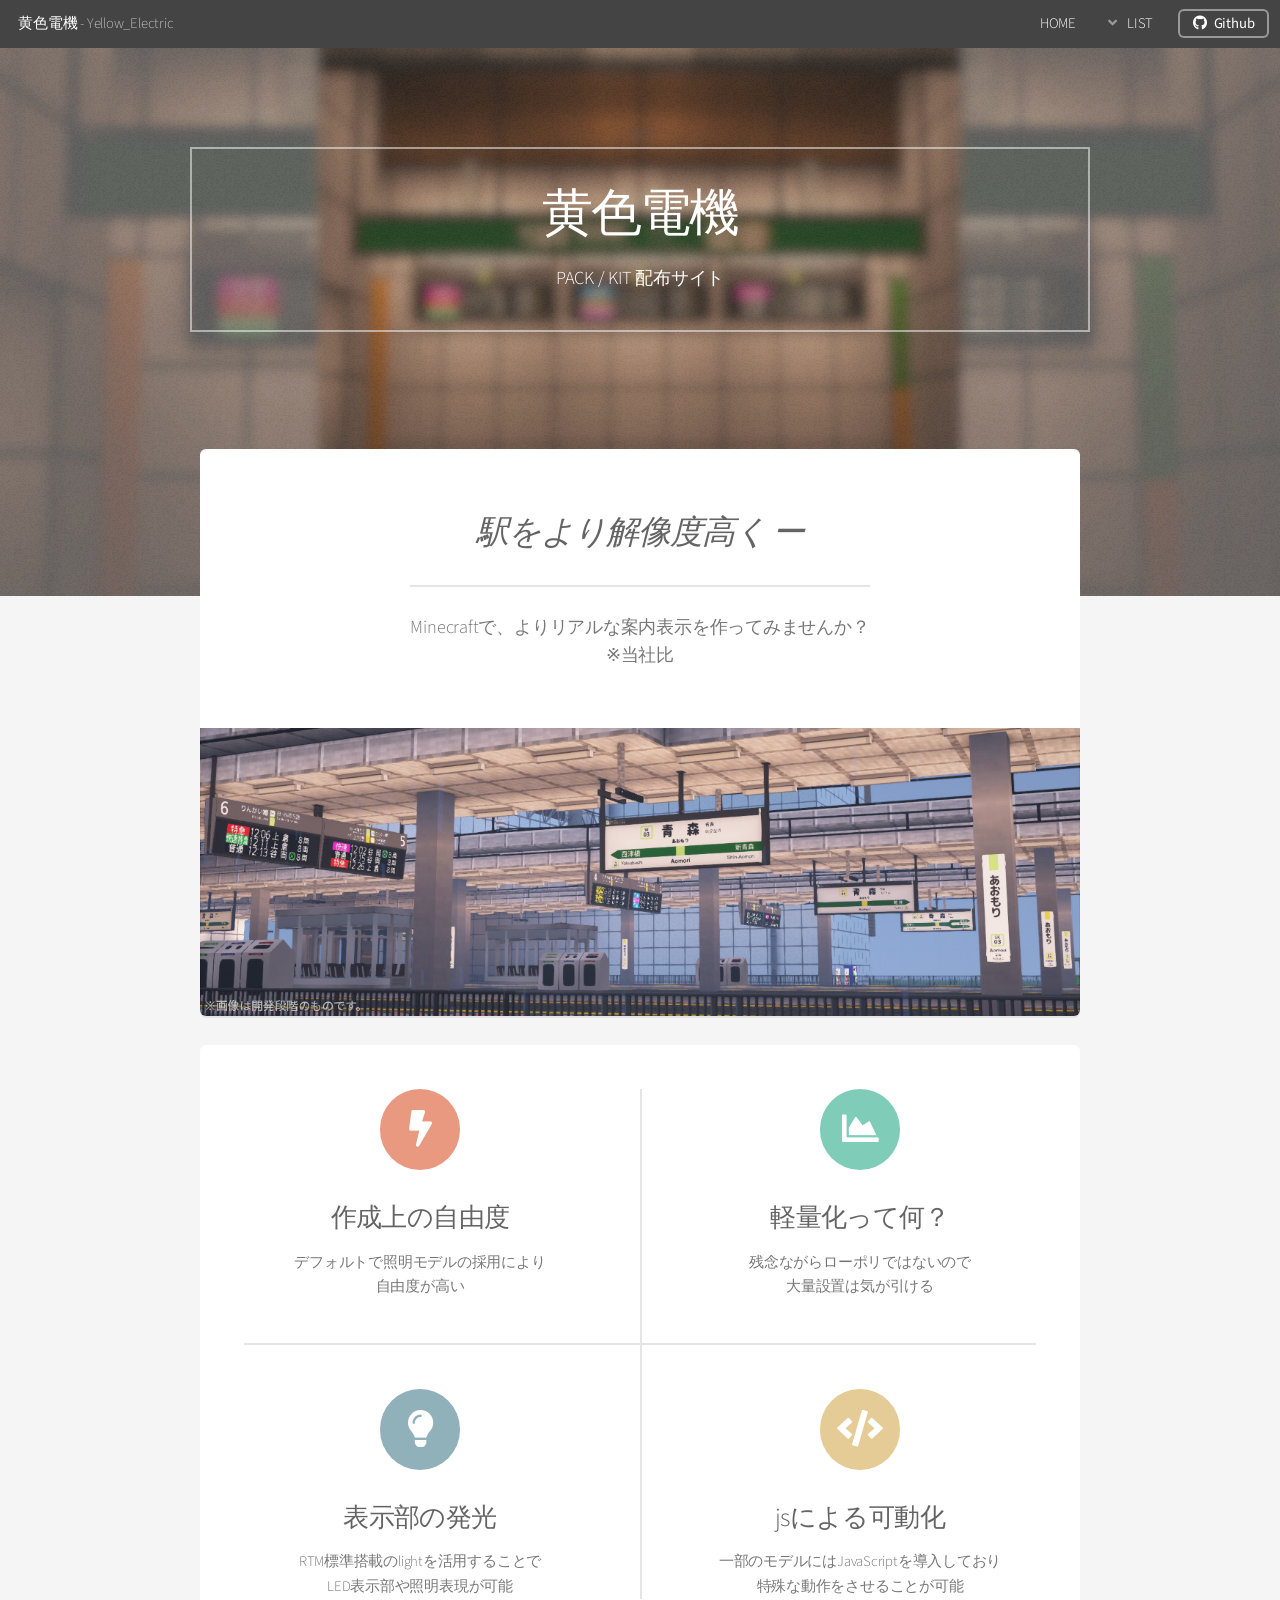
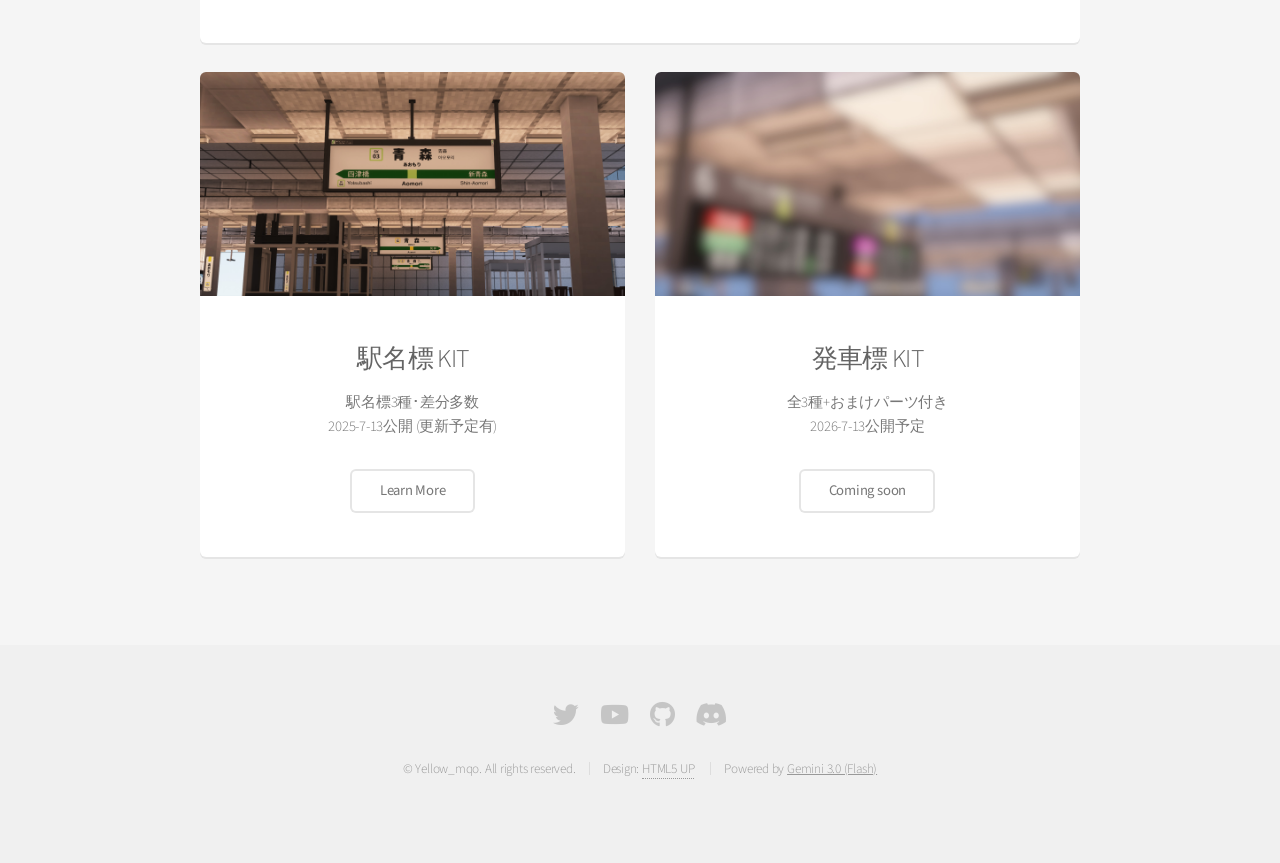
==== commit a5f89e96: "Update index.html" ====
--- a/index.html
+++ b/index.html
@@ -113,6 +113,7 @@
 		</div>
 
 		<!-- Scripts -->
+			<script src="assets/js/common.js"></script>
 			<script src="assets/js/jquery.min.js"></script>
 			<script src="assets/js/jquery.dropotron.min.js"></script>
 			<script src="assets/js/jquery.scrollex.min.js"></script>
@@ -120,7 +121,6 @@
 			<script src="assets/js/breakpoints.min.js"></script>
 			<script src="assets/js/util.js"></script>
 			<script src="assets/js/main.js"></script>
-			<script src="assets/js/common.js"></script>
 
 	</body>
 </html>
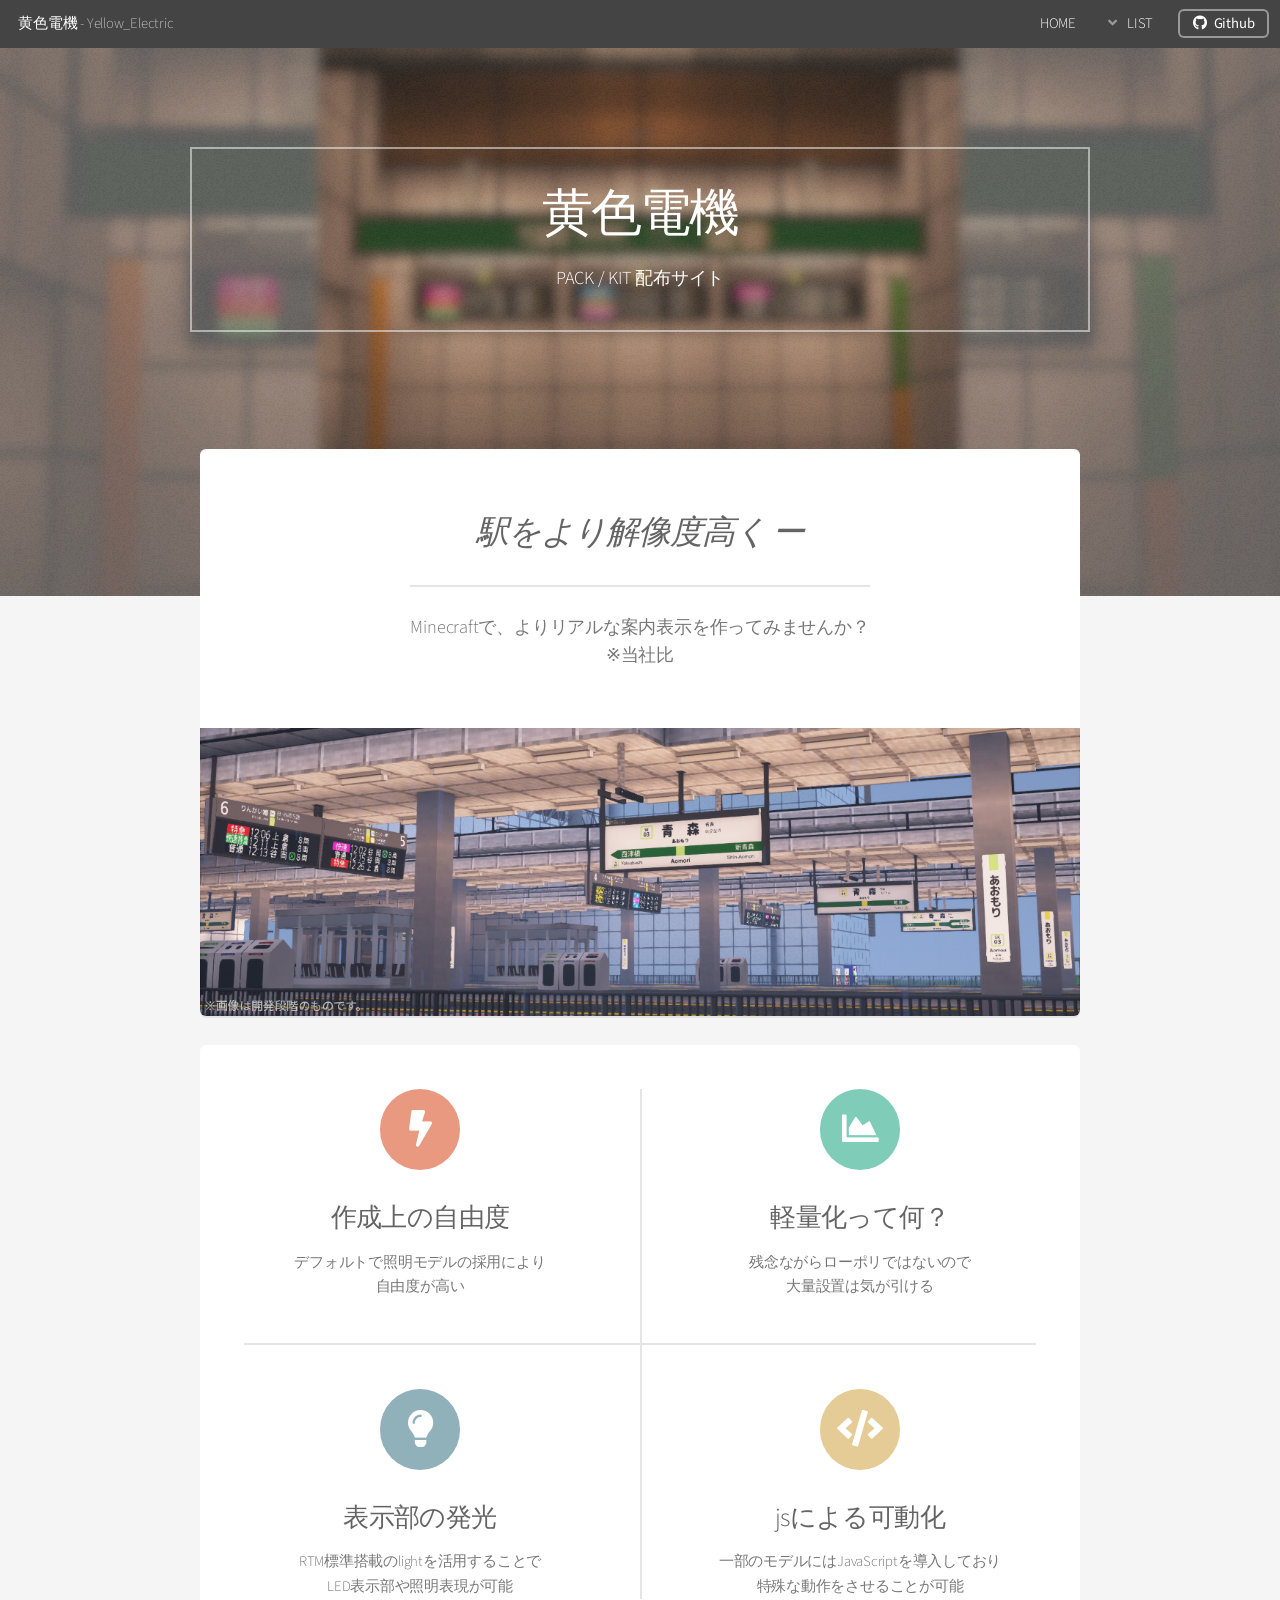
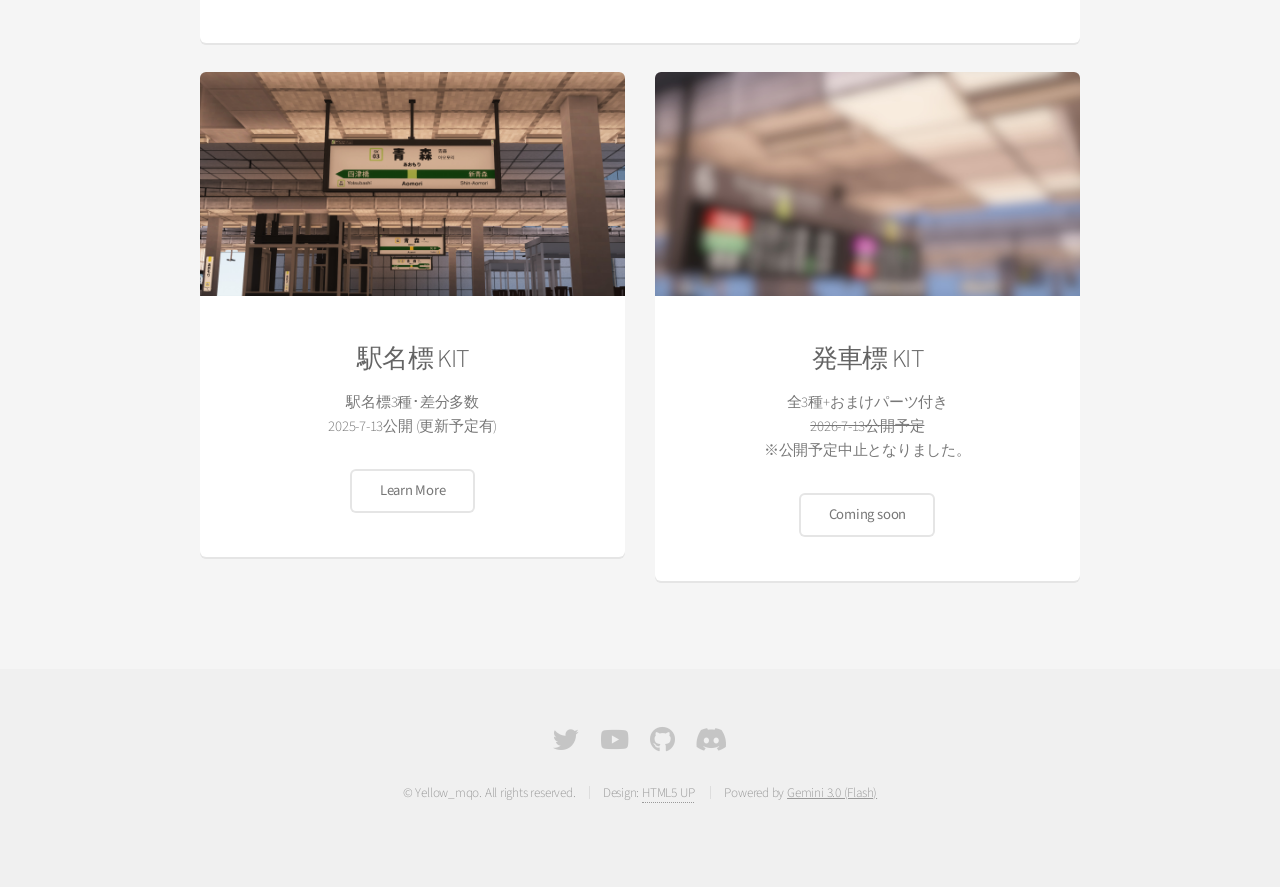
==== commit 246618a2: "Update index.html" ====
--- a/index.html
+++ b/index.html
@@ -95,7 +95,7 @@
 							<section class="box special">
 								<span class="image featured"><img src="images/pic13.jpg" alt="" /></span>
 								<h3>発車標 KIT</h3>
-								<p>全3種+おまけパーツ付き<br>2026-7-13公開予定</p>
+								<p>全3種+おまけパーツ付き<br><s>2026-7-13公開予定</s><br>※公開予定中止となりました。</p>
 								<ul class="actions special">
 									<li><a href="javascript:void(0)" class="button alt no-cursor">Coming soon</a></li>
 								</ul>
@@ -120,7 +120,6 @@
 			<script src="assets/js/browser.min.js"></script>
 			<script src="assets/js/breakpoints.min.js"></script>
 			<script src="assets/js/util.js"></script>
-			<script src="assets/js/main.js"></script>
 
 	</body>
 </html>
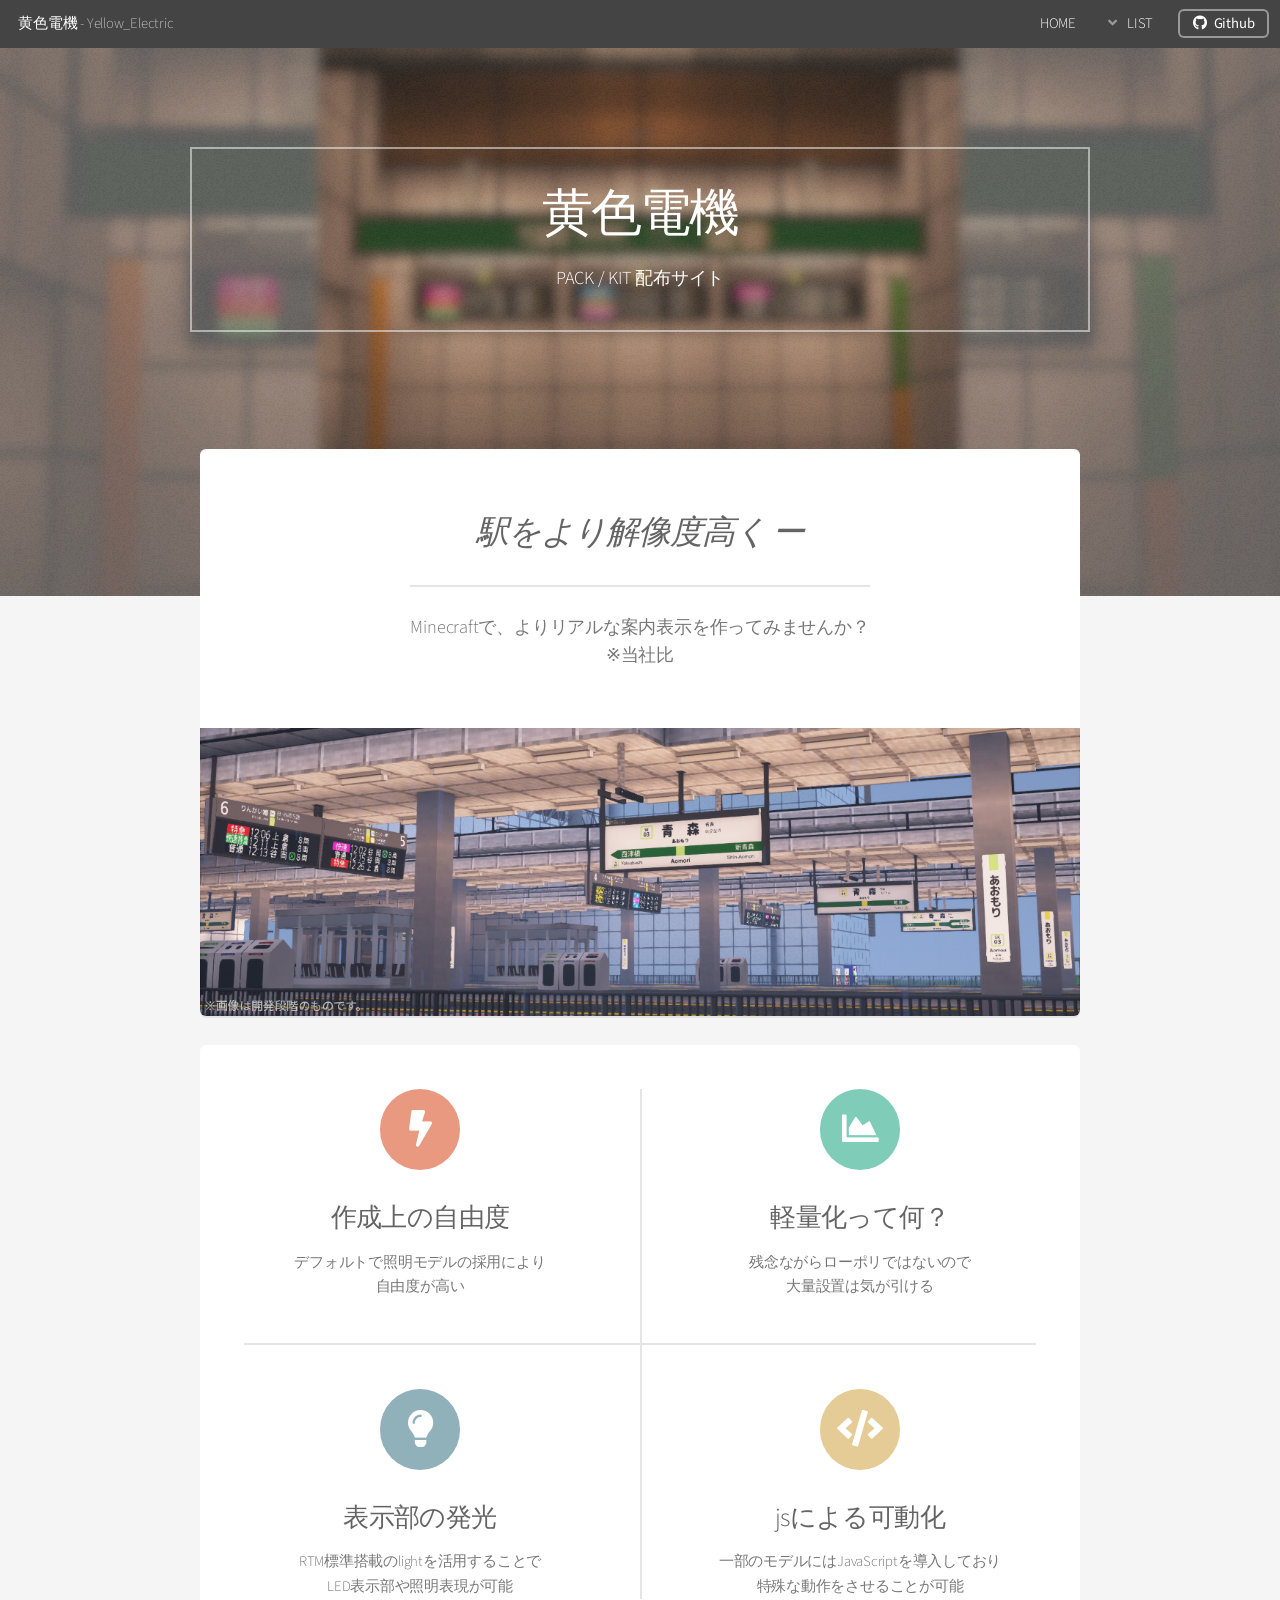
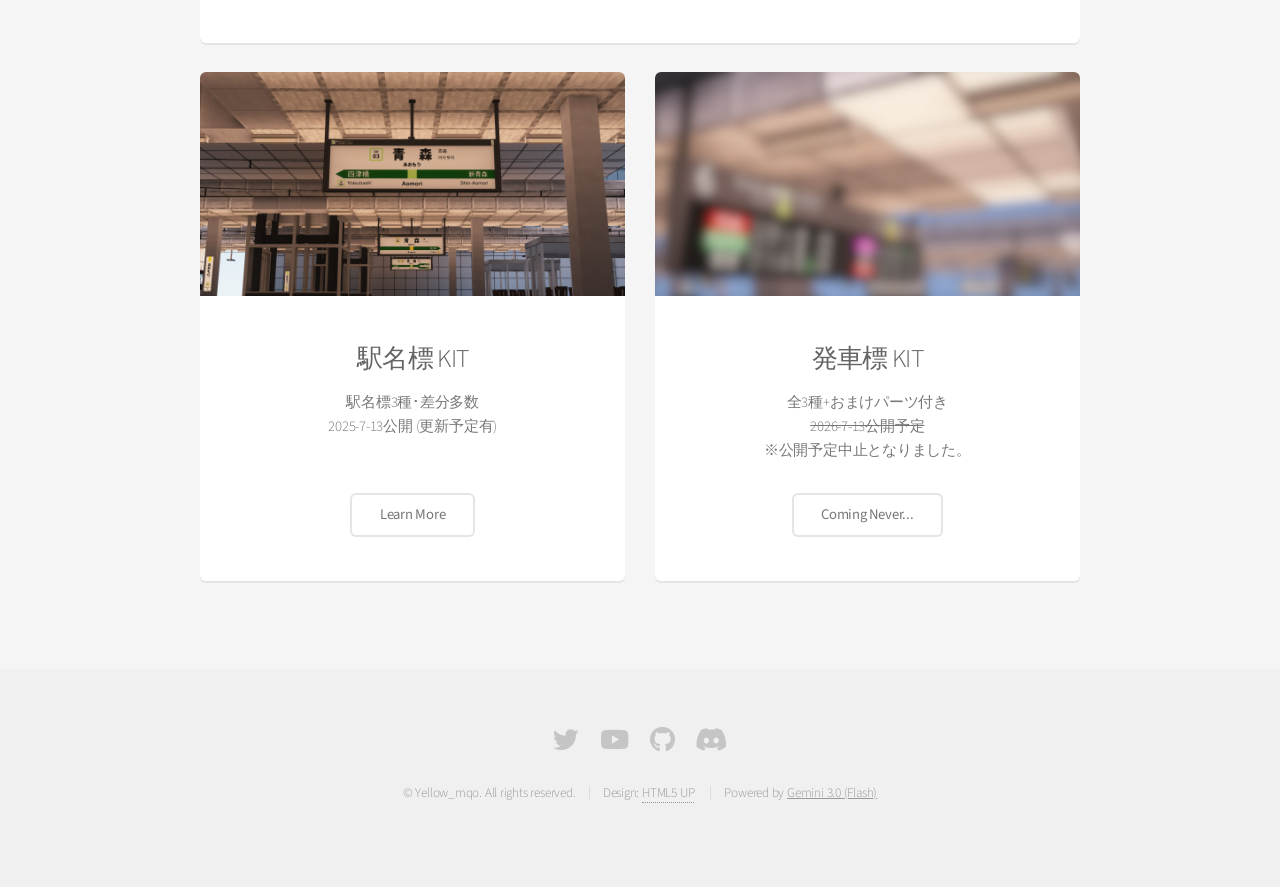
==== commit 2aaf3bfc: "a" ====
--- a/index.html
+++ b/index.html
@@ -83,7 +83,7 @@
 							<section class="box special">
 								<span class="image featured"><img src="images/pic02.jpg" alt="" /></span>
 								<h3>駅名標 KIT</h3>
-								<p>駅名標3種･差分多数<br>2025-7-13公開 (更新予定有)</p>
+								<p>駅名標3種･差分多数<br>2025-7-13公開 (更新予定有)<br>　</p>
 								<ul class="actions special">
 									<li><a href="namesign.html" class="button alt">Learn More</a></li>
 								</ul>
@@ -97,7 +97,7 @@
 								<h3>発車標 KIT</h3>
 								<p>全3種+おまけパーツ付き<br><s>2026-7-13公開予定</s><br>※公開予定中止となりました。</p>
 								<ul class="actions special">
-									<li><a href="javascript:void(0)" class="button alt no-cursor">Coming soon</a></li>
+									<li><a href="depsign.html" class="button alt no-cursor">Coming Never...</a></li>
 								</ul>
 							</section>
 
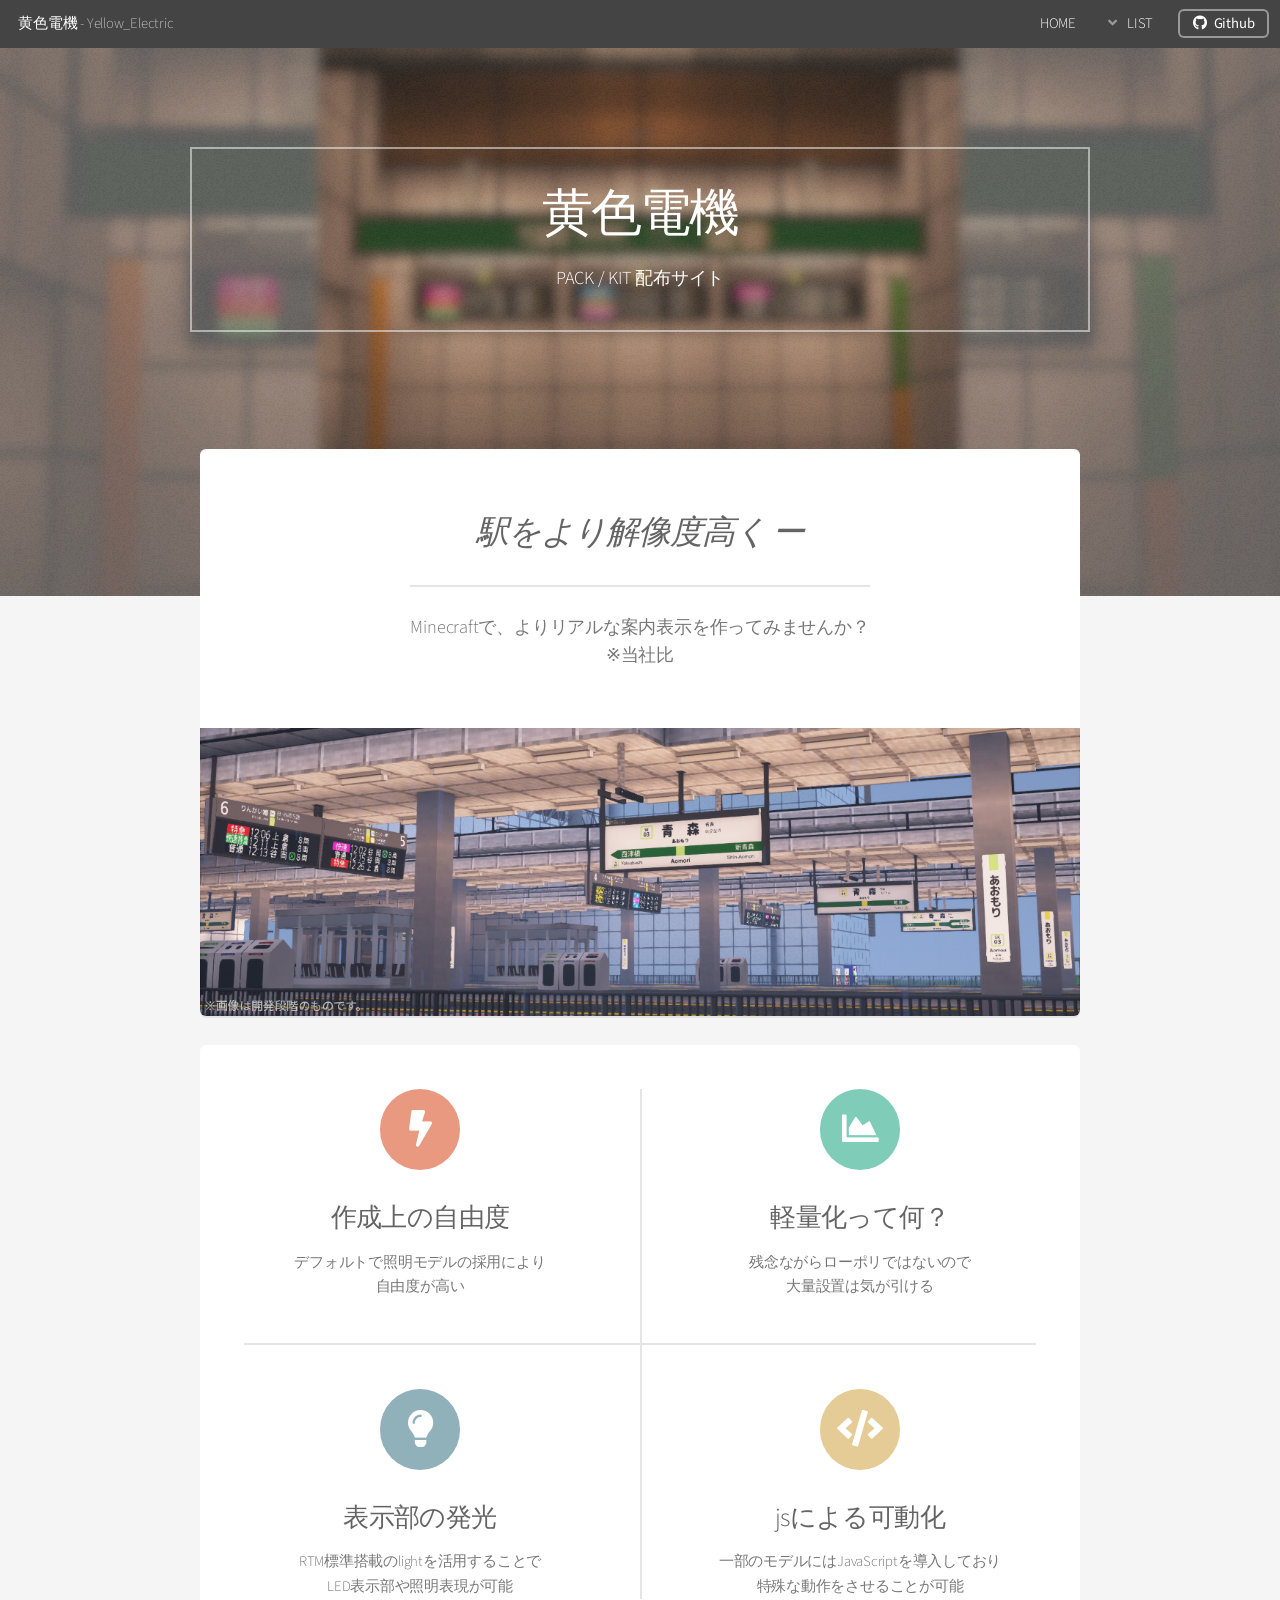
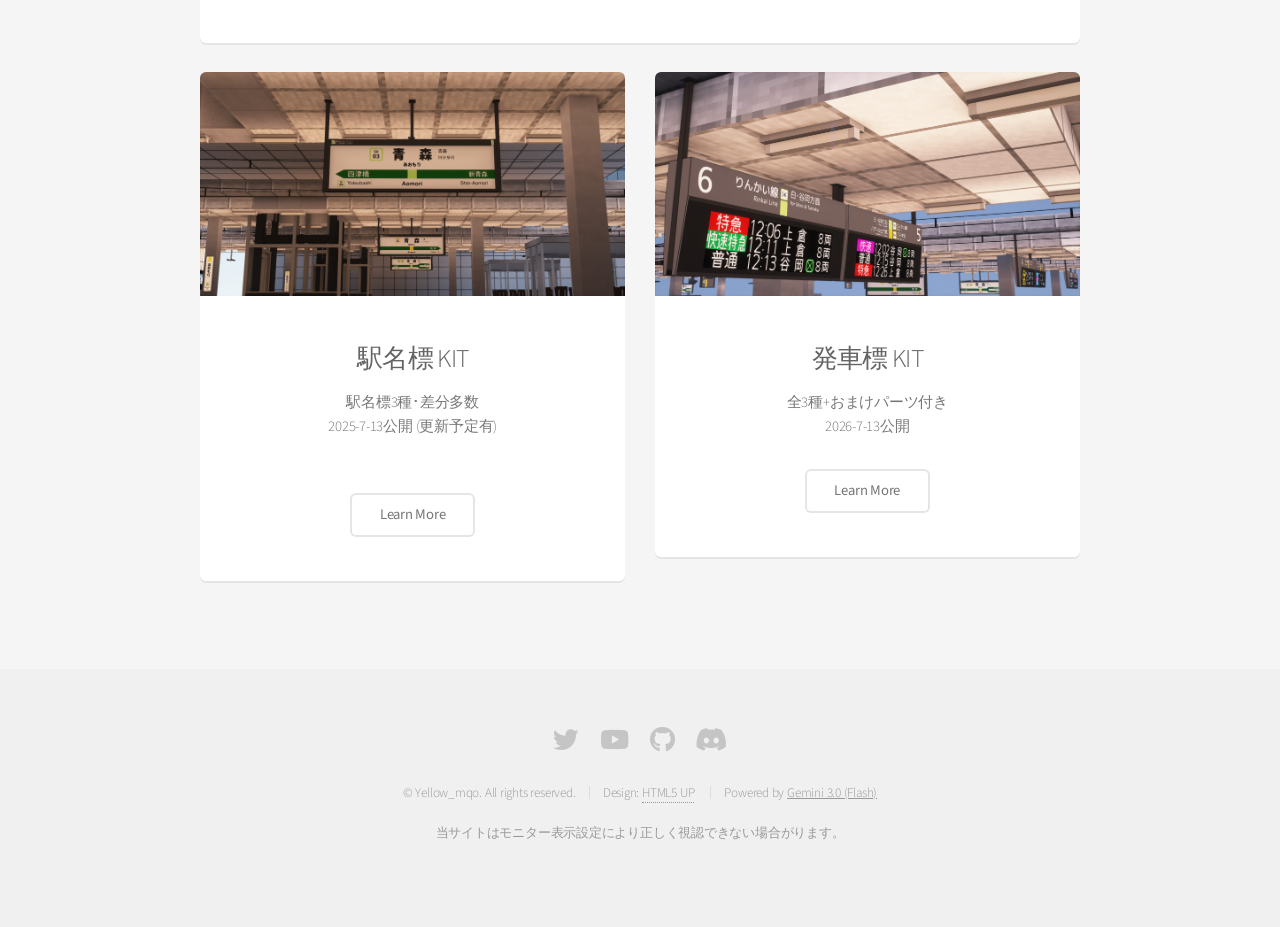
==== commit 312837b6: "a" ====
--- a/index.html
+++ b/index.html
@@ -93,11 +93,11 @@
 						<div class="col-6 col-12-narrower">
 
 							<section class="box special">
-								<span class="image featured"><img src="images/pic13.jpg" alt="" /></span>
+								<span class="image featured"><img src="images/pic03.jpg" alt="" /></span>
 								<h3>発車標 KIT</h3>
-								<p>全3種+おまけパーツ付き<br><s>2026-7-13公開予定</s><br>※公開予定中止となりました。</p>
+								<p>全3種+おまけパーツ付き<br>2026-7-13公開</p>
 								<ul class="actions special">
-									<li><a href="depsign.html" class="button alt no-cursor">Coming Never...</a></li>
+									<li><a href="depsign.html" class="button alt">Learn More</a></li>
 								</ul>
 							</section>
 
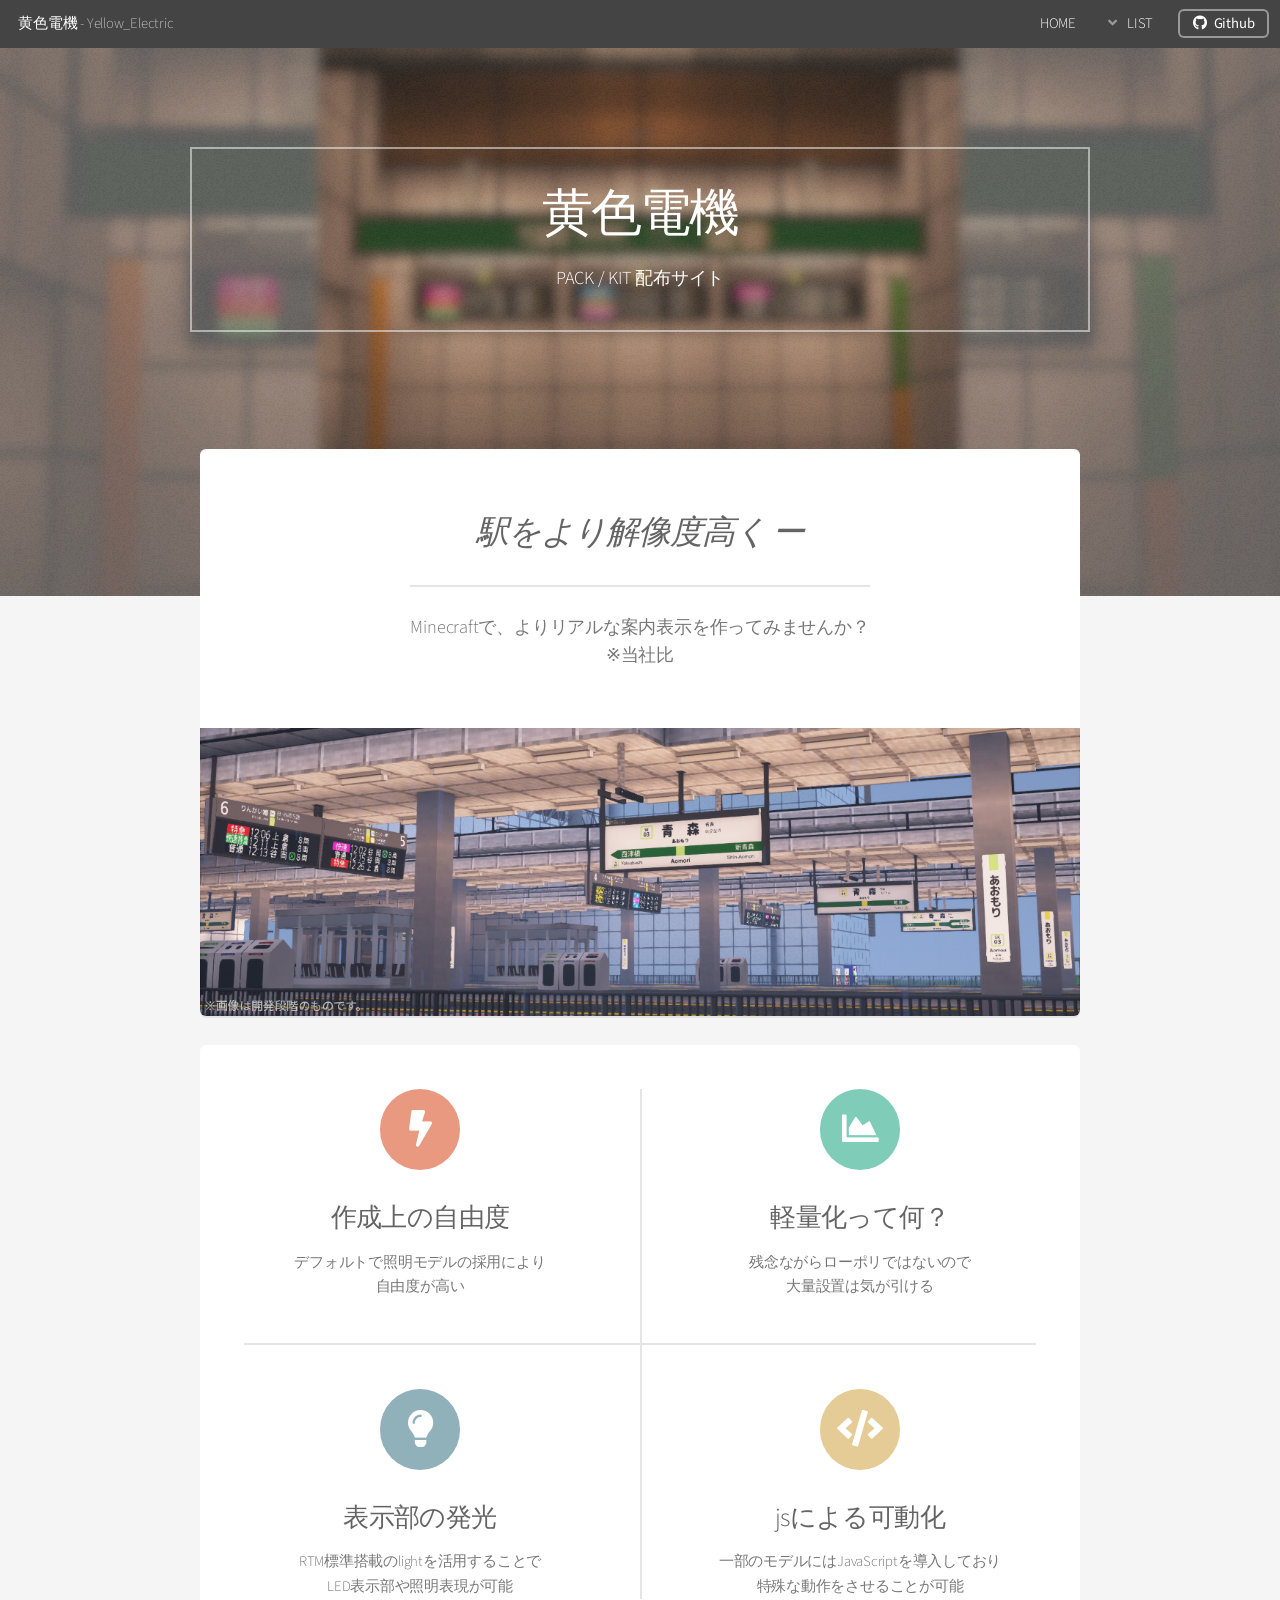
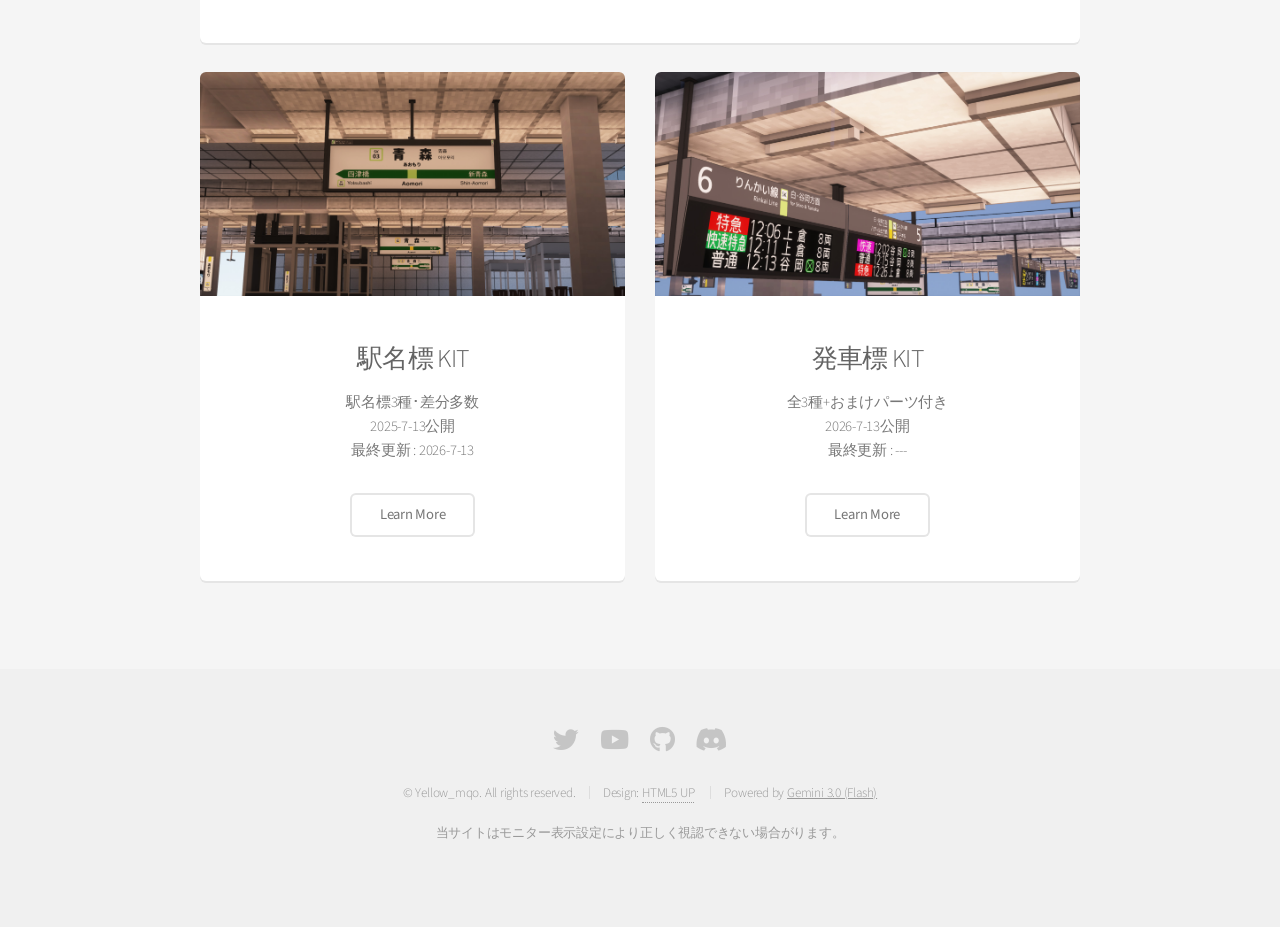
==== commit 18757ceb: "a" ====
--- a/index.html
+++ b/index.html
@@ -83,7 +83,7 @@
 							<section class="box special">
 								<span class="image featured"><img src="images/pic02.jpg" alt="" /></span>
 								<h3>駅名標 KIT</h3>
-								<p>駅名標3種･差分多数<br>2025-7-13公開 (更新予定有)<br>　</p>
+								<p>駅名標3種･差分多数<br>2025-7-13公開<br>最終更新 : 2026-7-13</p>
 								<ul class="actions special">
 									<li><a href="namesign.html" class="button alt">Learn More</a></li>
 								</ul>
@@ -95,7 +95,7 @@
 							<section class="box special">
 								<span class="image featured"><img src="images/pic03.jpg" alt="" /></span>
 								<h3>発車標 KIT</h3>
-								<p>全3種+おまけパーツ付き<br>2026-7-13公開</p>
+								<p>全3種+おまけパーツ付き<br>2026-7-13公開<br>最終更新 : ---</p>
 								<ul class="actions special">
 									<li><a href="depsign.html" class="button alt">Learn More</a></li>
 								</ul>
